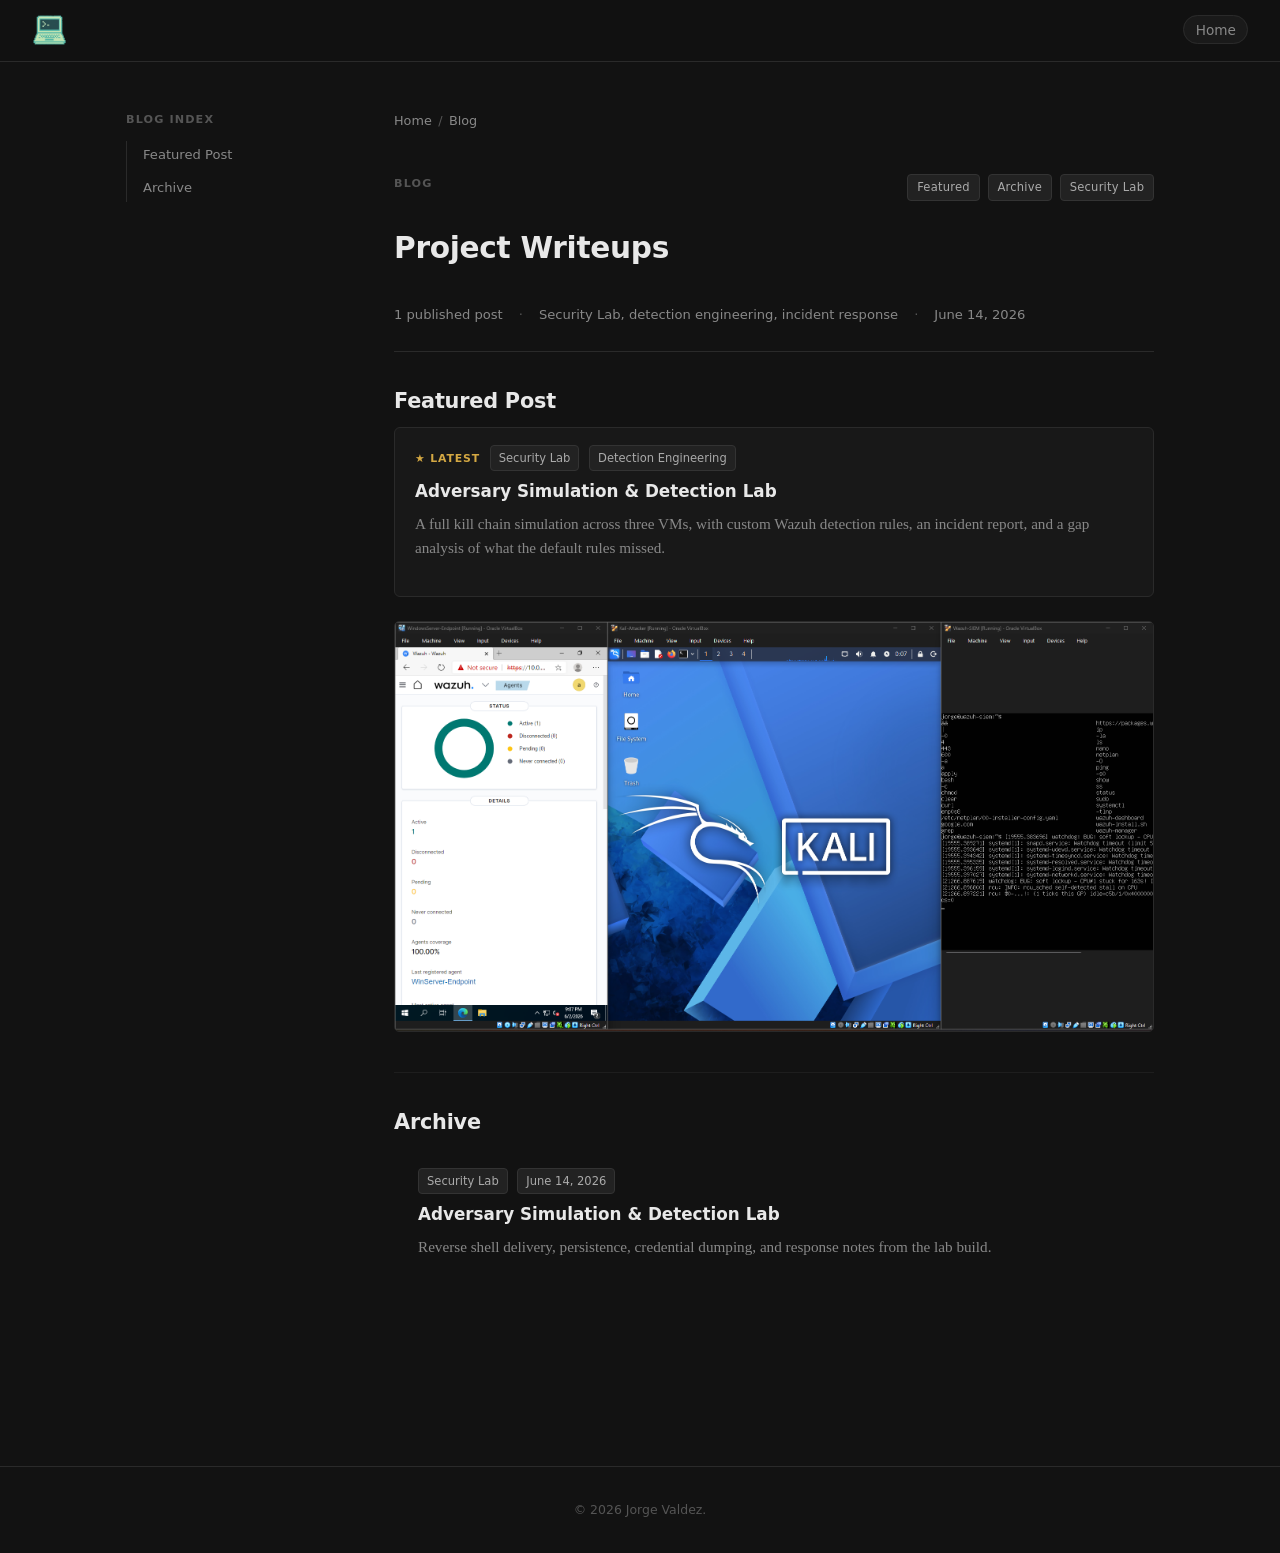
==== blog/index.html @ afc17f44 "Fixed GUI Still want to fix my main portfolio but putting it all on the same website feels like the " ====
<!doctype html>
<html lang="en">
<head>
<meta charset="UTF-8" />
<meta name="viewport" content="width=device-width, initial-scale=1.0" />
<title>Blog &middot; Jorge Valdez</title>
<meta name="description" content="Blog index for Jorge Valdez's project writeups and security lab notes." />
<link rel="stylesheet" href="../styles.css" />
</head>
<body>

<nav class="navbar">
  <a class="navbar-logo" href="../index.html" aria-label="Home">
    <img src="../logo.png" alt="Jorge Valdez" />
  </a>
  <ul class="navbar-links">
    <li><a href="../index.html">Home</a></li>
  </ul>
</nav>

<div class="page-wrapper" id="top">
  <aside class="sidebar">
    <div class="sidebar-sticky">
      <div class="sidebar-label">Blog Index</div>
      <ul class="toc">
        <li><a href="#featured">Featured Post</a></li>
        <li><a href="#archive">Archive</a></li>
      </ul>
    </div>
  </aside>

  <main class="content">
    <div class="page-head">
      <div class="breadcrumb" aria-label="Breadcrumb">
        <a href="../index.html">Home</a>
        <span class="breadcrumb-sep">/</span>
        <span>Blog</span>
      </div>

      <div class="headline">
        <div class="headline-copy">
          <p class="eyebrow">Blog</p>
          <h1 class="post-title">Project Writeups</h1>
        </div>
        <div class="headline-links">
          <a class="post-tag" href="#featured">Featured</a>
          <a class="post-tag" href="#archive">Archive</a>
          <a class="post-tag" href="../projects/security-lab/index.html">Security Lab</a>
        </div>
      </div>
    </div>

    <div class="post-meta">
      <span>1 published post</span>
      <span class="post-meta-sep">&middot;</span>
      <span>Security Lab, detection engineering, incident response</span>
      <span class="post-meta-sep">&middot;</span>
      <span>June 14, 2026</span>
    </div>

    <hr class="post-divider" />

    <section id="featured">
      <h2>Featured Post</h2>
      <a class="post-list-item is-pinned" href="../projects/security-lab/index.html">
        <div class="post-list-meta-row">
          <span class="post-list-pin">&#9733; Latest</span>
          <span class="post-list-tag">Security Lab</span>
          <span class="post-list-tag">Detection Engineering</span>
        </div>
        <div class="post-list-title">Adversary Simulation &amp; Detection Lab</div>
        <p class="post-list-snippet">
          A full kill chain simulation across three VMs, with custom Wazuh
          detection rules, an incident report, and a gap analysis of what the
          default rules missed.
        </p>
      </a>

      <figure>
        <img src="../projects/security-lab/assets/images/banner-home.png" alt="Security lab banner preview" />
      </figure>
    </section>

    <section id="archive">
      <h2>Archive</h2>
      <ul class="post-list">
        <li>
          <a class="post-list-item" href="../projects/security-lab/index.html">
            <div class="post-list-meta-row">
              <span class="post-list-tag">Security Lab</span>
              <span class="post-list-tag">June 14, 2026</span>
            </div>
            <div class="post-list-title">Adversary Simulation &amp; Detection Lab</div>
            <p class="post-list-snippet">
              Reverse shell delivery, persistence, credential dumping, and
              response notes from the lab build.
            </p>
          </a>
        </li>
      </ul>
    </section>
  </main>
</div>

<footer class="site-footer">
  <p>&copy; 2026 Jorge Valdez.</p>
</footer>

</body>
</html>
---- styles.css ----
/* ============================================================
   Blog stylesheet - inspired by allistair.sh
   Dark-first, editorial, clean. Works standalone or imported.
   ============================================================ */


/* -- Tokens -------------------------------------------------- */

:root {
    --bg: #121212;
    --bg-surface: #1a1a1a;
    --bg-elevated: #222222;
    --bg-code: #181818;
    --border: #2a2a2a;
    --border-soft: #1e1e1e;
    --text: #e8e8e8;
    --text-muted: #888888;
    --text-subtle: #555555;
    --accent: #e8e8e8;
    --callout-info: #4a90d9;
    --callout-warn: #d4a843;
    --callout-note: #888888;
    --callout-danger: #c0504a;
    --callout-success: #4a9d6e;
    --callout-info-bg: rgba(74, 144, 217, 0.06);
    --callout-warn-bg: rgba(212, 168, 67, 0.06);
    --callout-note-bg: rgba(136, 136, 136, 0.05);
    --callout-danger-bg: rgba(192, 80, 74, 0.06);
    --callout-success-bg: rgba(74, 157, 110, 0.06);
    --link: #7db8e8;
    --link-hover: #a8d0f0;
    --tag-bg: #222222;
    --tag-text: #aaaaaa;
    --tag-border: #333333;
    --sidebar-w: 220px;
    --content-w: 760px;
    --gap: 3rem;
    --font-body: Georgia, "Times New Roman", serif;
    --font-ui: system-ui, -apple-system, "Segoe UI", sans-serif;
    --font-mono: "JetBrains Mono", "Fira Code", "Cascadia Code", monospace;
    --size-base: 16px;
    --lh-body: 1.75;
}


/* -- Reset / Base ------------------------------------------- */

*,
*::before,
*::after {
    box-sizing: border-box;
    margin: 0;
    padding: 0;
}

html {
    font-size: var(--size-base);
    scroll-behavior: smooth;
}

body {
    background: var(--bg);
    color: var(--text);
    font-family: var(--font-body);
    line-height: var(--lh-body);
    -webkit-font-smoothing: antialiased;
}

a {
    color: inherit;
}


/* -- Navbar -------------------------------------------------- */

.navbar {
    display: flex;
    align-items: center;
    justify-content: space-between;
    gap: 1rem;
    padding: 0.9rem 2rem;
    border-bottom: 1px solid var(--border);
    font-family: var(--font-ui);
    font-size: 0.85rem;
    position: sticky;
    top: 0;
    background: rgba(18, 18, 18, 0.92);
    backdrop-filter: blur(8px);
    z-index: 100;
}

.navbar-logo {
    display: inline-flex;
    align-items: center;
    font-weight: 600;
    color: var(--text);
    text-decoration: none;
    letter-spacing: -0.02em;
}

.navbar-logo img {
    display: block;
    height: 32px;
    width: auto;
}

.navbar-links {
    display: flex;
    gap: 0.75rem;
    list-style: none;
    flex-wrap: wrap;
}

.navbar-links a {
    color: var(--text-muted);
    text-decoration: none;
    transition: color 0.15s, border-color 0.15s, background 0.15s;
    border: 1px solid var(--border);
    background: var(--bg-surface);
    border-radius: 999px;
    padding: 0.35rem 0.7rem;
}

.navbar-links a:hover {
    color: var(--text);
}


/* -- Page shell --------------------------------------------- */

.page-wrapper {
    display: flex;
    justify-content: center;
    gap: var(--gap);
    padding: 3rem 1.5rem;
    max-width: 1140px;
    margin: 0 auto;
}


/* -- Sidebar TOC -------------------------------------------- */

.sidebar {
    width: var(--sidebar-w);
    flex-shrink: 0;
}

.sidebar-sticky {
    position: sticky;
    top: 2rem;
}

.sidebar-label {
    font-family: var(--font-ui);
    font-size: 0.7rem;
    font-weight: 600;
    letter-spacing: 0.1em;
    text-transform: uppercase;
    color: var(--text-subtle);
    margin-bottom: 0.75rem;
}

.toc {
    list-style: none;
    border-left: 1px solid var(--border);
    padding-left: 1rem;
}

.toc li {
    margin-bottom: 0.35rem;
}

.toc a {
    font-family: var(--font-ui);
    font-size: 0.82rem;
    color: var(--text-muted);
    text-decoration: none;
    display: block;
    padding: 0.15rem 0;
    transition: color 0.15s ease;
}

.toc a:hover,
.toc a.active {
    color: var(--text);
}

.toc a.active {
    border-left: 2px solid var(--accent);
    margin-left: -1rem;
    padding-left: calc(1rem - 2px);
}


/* -- Main content ------------------------------------------- */

.content {
    width: var(--content-w);
    max-width: 100%;
    min-width: 0;
}

.page-head {
    margin-bottom: 1.5rem;
}

.headline {
    display: flex;
    justify-content: space-between;
    gap: 1.5rem;
    align-items: start;
    margin-top: 0.75rem;
    padding: 1.1rem 0 0;
}

.headline-copy {
    min-width: 0;
}

.headline-text {
    color: var(--text-muted);
    font-family: var(--font-ui);
    max-width: 52ch;
    margin-top: 0.75rem;
}

.headline-links {
    display: flex;
    gap: 0.5rem;
    flex-wrap: wrap;
    justify-content: flex-end;
}

.content section {
    padding-bottom: 1rem;
    margin-bottom: 1.5rem;
    border-bottom: 1px solid var(--border-soft);
}

.content section:last-of-type {
    border-bottom: none;
}


/* -- Header -------------------------------------------------- */

.post-banner {
    width: 100%;
    min-height: 180px;
    margin-bottom: 2rem;
}

.post-title {
    font-family: var(--font-ui);
    font-size: 1.85rem;
    font-weight: 700;
    line-height: 1.25;
    letter-spacing: -0.02em;
    color: var(--text);
    margin-bottom: 1rem;
}

.post-author {
    font-family: var(--font-ui);
    font-size: 0.82rem;
    font-weight: 500;
    color: var(--text-muted);
    margin-top: -0.35rem;
    margin-bottom: 0.8rem;
}

.post-meta {
    display: flex;
    align-items: center;
    gap: 1rem;
    flex-wrap: wrap;
    font-family: var(--font-ui);
    font-size: 0.82rem;
    color: var(--text-muted);
    margin-bottom: 1.5rem;
}

.post-meta-sep {
    color: var(--text-subtle);
}

.post-tag {
    display: inline-block;
    font-family: var(--font-ui);
    font-size: 0.72rem;
    font-weight: 500;
    color: var(--tag-text);
    background: var(--tag-bg);
    border: 1px solid var(--tag-border);
    border-radius: 4px;
    padding: 0.15rem 0.55rem;
    text-decoration: none;
    letter-spacing: 0.02em;
    transition: border-color 0.15s, color 0.15s;
}

.post-tag:hover {
    border-color: #555;
    color: var(--text);
}

.post-divider {
    border: none;
    border-top: 1px solid var(--border);
    margin: 1.5rem 0 2rem;
}


/* -- Typography --------------------------------------------- */

.content h1,
.content h2,
.content h3,
.content h4 {
    font-family: var(--font-ui);
    font-weight: 600;
    line-height: 1.3;
    color: var(--text);
    margin-top: 2.25rem;
    margin-bottom: 0.75rem;
    letter-spacing: -0.01em;
}

.content h2 {
    font-size: 1.3rem;
}

.content h3 {
    font-size: 1.1rem;
}

.content h4 {
    font-size: 1rem;
}

.content section[id] {
    scroll-margin-top: 4.5rem;
}

.content h2[id],
.content h3[id],
.content h4[id] {
    scroll-margin-top: 1.5rem;
}

.content p {
    margin-bottom: 1.1rem;
}

.content strong {
    font-weight: 600;
    color: var(--text);
}

.content em {
    font-style: italic;
}

.content ul,
.content ol {
    padding-left: 1.5rem;
    margin-bottom: 1.1rem;
}

.content li {
    margin-bottom: 0.35rem;
}

.content blockquote {
    border-left: 3px solid var(--border);
    margin: 1.5rem 0;
    padding: 0.5rem 1.25rem;
    color: var(--text-muted);
    font-style: italic;
}

.eyebrow {
    font-family: var(--font-ui);
    font-size: 0.7rem;
    font-weight: 600;
    letter-spacing: 0.1em;
    text-transform: uppercase;
    color: var(--text-subtle);
}

.content table {
    width: 100%;
    border-collapse: collapse;
    margin: 1.25rem 0 1.5rem;
    font-family: var(--font-ui);
    font-size: 0.85rem;
    border: 1px solid var(--border);
    background: var(--bg-surface);
}

.content thead th {
    text-align: left;
    font-weight: 600;
    color: var(--text);
    background: var(--bg-elevated);
    border-bottom: 1px solid var(--border);
}

.content th,
.content td {
    padding: 0.75rem 0.9rem;
    vertical-align: top;
    border-bottom: 1px solid var(--border-soft);
}

.content tbody tr:last-child th,
.content tbody tr:last-child td {
    border-bottom: none;
}

.content tbody tr:hover {
    background: rgba(255, 255, 255, 0.02);
}

@media (max-width: 700px) {
    .content table {
        display: block;
        overflow-x: auto;
        -webkit-overflow-scrolling: touch;
    }
    .content table thead,
    .content table tbody {
        display: table;
        min-width: 100%;
    }
    .content th,
    .content td {
        white-space: normal;
    }
}


/* -- Images -------------------------------------------------- */

.content img {
    max-width: 100%;
    border-radius: 5px;
    border: 1px solid var(--border);
    display: block;
    margin: 1.5rem 0 0.5rem;
}

.content figure {
    margin: 1.5rem 0;
}

.series-grid {
    display: grid;
    grid-template-columns: repeat(2, minmax(0, 1fr));
    gap: 1rem;
    margin-top: 1rem;
}

.series-card {
    display: block;
    text-decoration: none;
    color: var(--text);
    border: 1px solid var(--border);
    border-radius: 6px;
    background: var(--bg-surface);
    padding: 1rem;
}

.series-card:hover {
    border-color: #3b3b3b;
}

.series-label {
    display: block;
    font-family: var(--font-ui);
    font-size: 0.7rem;
    letter-spacing: 0.08em;
    text-transform: uppercase;
    color: var(--text-subtle);
    margin-bottom: 0.5rem;
}

.series-card strong {
    display: block;
    font-family: var(--font-ui);
    margin-bottom: 0.35rem;
}


/* -- Inline code -------------------------------------------- */

.content :not(pre)>code {
    font-family: var(--font-mono);
    font-size: 0.83em;
    background: var(--bg-elevated);
    color: #d4b896;
    border: 1px solid var(--border);
    border-radius: 3px;
    padding: 0.1em 0.35em;
}


/* -- Code blocks -------------------------------------------- */

.content pre {
    position: relative;
    background: var(--bg-code);
    border: 1px solid var(--border);
    border-radius: 6px;
    margin: 1.5rem 0;
    overflow-x: auto;
    tab-size: 2;
}

.content pre[data-filename]::before {
    content: attr(data-filename);
    display: block;
    font-family: var(--font-ui);
    font-size: 0.75rem;
    color: var(--text-muted);
    background: var(--bg-elevated);
    border-bottom: 1px solid var(--border);
    padding: 0.45rem 1rem;
    border-radius: 6px 6px 0 0;
    font-style: italic;
}

.content pre code {
    display: block;
    padding: 1.1rem 1.25rem;
    font-family: var(--font-mono);
    font-size: 0.82rem;
    line-height: 1.65;
    color: #c9c9c9;
    background: none;
    border: none;
    border-radius: 0;
    white-space: pre;
    overflow-x: auto;
    counter-reset: line;
}

.content pre code .line {
    display: block;
    counter-increment: line;
}

.content pre code .line::before {
    content: counter(line);
    display: inline-block;
    width: 2.5rem;
    padding-right: 1rem;
    color: var(--text-subtle);
    text-align: right;
    user-select: none;
    font-size: 0.75em;
}


/* -- Callouts ----------------------------------------------- */

.callout {
    border-left: 3px solid;
    border-radius: 0 5px 5px 0;
    padding: 0.85rem 1.15rem;
    margin: 1.5rem 0;
    font-family: var(--font-ui);
    font-size: 0.88rem;
    line-height: 1.6;
}

.callout-label {
    font-weight: 700;
    font-size: 0.75rem;
    letter-spacing: 0.08em;
    text-transform: uppercase;
    margin-bottom: 0.4rem;
    display: block;
}

.callout p {
    margin: 0;
}

.callout--note {
    background: var(--callout-note-bg);
    border-color: var(--callout-note);
    color: var(--text-muted);
}

.callout--note .callout-label {
    color: var(--callout-note);
}

.callout--info {
    background: var(--callout-info-bg);
    border-color: var(--callout-info);
    color: #a8c8e8;
}

.callout--info .callout-label {
    color: var(--callout-info);
}

.callout--warn,
.callout--warning {
    background: var(--callout-warn-bg);
    border-color: var(--callout-warn);
    color: #d4c080;
}

.callout--warn .callout-label,
.callout--warning .callout-label {
    color: var(--callout-warn);
}

.callout--danger,
.callout--important {
    background: var(--callout-danger-bg);
    border-color: var(--callout-danger);
    color: #e0a0a0;
}

.callout--danger .callout-label,
.callout--important .callout-label {
    color: var(--callout-danger);
}

.callout--success {
    background: var(--callout-success-bg);
    border-color: var(--callout-success);
    color: #90c8a8;
}

.callout--success .callout-label {
    color: var(--callout-success);
}


/* -- Breadcrumb --------------------------------------------- */

.breadcrumb {
    display: flex;
    align-items: center;
    gap: 0.4rem;
    font-family: var(--font-ui);
    font-size: 0.8rem;
    color: var(--text-muted);
    margin-bottom: 1.5rem;
}

.breadcrumb a {
    color: var(--text-muted);
    text-decoration: none;
}

.breadcrumb a:hover {
    color: var(--text);
}

.breadcrumb-sep {
    color: var(--text-subtle);
}


/* -- Post nav ----------------------------------------------- */

.post-nav {
    display: flex;
    justify-content: space-between;
    gap: 1rem;
    margin-top: 3rem;
    padding-top: 1.5rem;
    border-top: 1px solid var(--border);
    font-family: var(--font-ui);
    font-size: 0.82rem;
}

.post-nav a {
    color: var(--text-muted);
    text-decoration: none;
    transition: color 0.15s;
}

.post-nav a:hover {
    color: var(--text);
}

.post-nav-next {
    text-align: right;
}


/* -- Footer ----------------------------------------------- */

.site-footer {
    font-family: var(--font-ui);
    font-size: 0.78rem;
    color: var(--text-subtle);
    text-align: center;
    padding: 2rem 1.5rem;
    border-top: 1px solid var(--border);
    margin-top: 4rem;
}

.site-footer a {
    color: var(--text-muted);
    text-decoration: none;
}

.site-footer a:hover {
    color: var(--text);
}

.footer-links {
    display: flex;
    justify-content: center;
    gap: 1.25rem;
    list-style: none;
    margin-top: 0.75rem;
}


/* -- Responsive --------------------------------------------- */

@media (max-width: 900px) {
    .page-wrapper {
        padding: 2rem 1.25rem;
    }
    .sidebar {
        display: none;
    }
    .content {
        width: 100%;
    }
    .navbar {
        padding: 0.9rem 1rem;
        flex-direction: column;
        align-items: flex-start;
    }
    .headline {
        flex-direction: column;
    }
    .headline-links {
        justify-content: flex-start;
    }
    .series-grid {
        grid-template-columns: 1fr;
    }
}

@media (max-width: 600px) {
    .page-wrapper {
        padding: 1.5rem 1rem;
    }
    .post-title {
        font-size: 1.45rem;
    }
}


/* ============================================================
   Additions for the combined about-me + projects single page.
   These extend the tokens above rather than introducing new ones.
   ============================================================ */

/* Skill / interest chips, reusing the post-tag look but non-link */
.chip-row {
    display: flex;
    flex-wrap: wrap;
    gap: 0.5rem;
    margin: 1rem 0 1.5rem;
}

.chip {
    display: inline-block;
    font-family: var(--font-ui);
    font-size: 0.78rem;
    color: var(--tag-text);
    background: var(--tag-bg);
    border: 1px solid var(--tag-border);
    border-radius: 4px;
    padding: 0.3rem 0.65rem;
}

/* Project entries within the Projects section */
.project-entry {
    margin-bottom: 2rem;
    padding-bottom: 1.5rem;
    border-bottom: 1px solid var(--border-soft);
}

.project-entry:last-child {
    border-bottom: none;
    margin-bottom: 0;
    padding-bottom: 0;
}

.project-stack {
    font-family: var(--font-ui);
    font-size: 0.82rem;
    color: var(--text-subtle);
    margin-top: -0.5rem;
    margin-bottom: 0.75rem;
}

.project-links {
    display: flex;
    gap: 1rem;
    font-family: var(--font-ui);
    font-size: 0.82rem;
    margin-top: 0.5rem;
}

.project-links a {
    color: var(--link);
    text-decoration: none;
    border-bottom: 1px solid transparent;
}

.project-links a:hover {
    color: var(--link-hover);
    border-bottom-color: var(--link-hover);
}

/* Featured project (Security Lab) gets a slightly raised card */
.feature-card {
    background: var(--bg-surface);
    border: 1px solid var(--border);
    border-radius: 6px;
    padding: 1.25rem 1.5rem;
    margin: 1rem 0 1.5rem;
}

.feature-card h3 {
    margin-top: 0;
}

/* ============================================================
   Home page: blog-style post feed (pinned entry + project list)
   ============================================================ */

.post-list {
    list-style: none;
}

.post-list-item {
    display: block;
    padding: 1.25rem 0;
    border-bottom: 1px solid var(--border-soft);
    text-decoration: none;
    color: inherit;
}

.post-list-item:last-child {
    border-bottom: none;
}

.post-list-item.is-pinned {
    display: block;
    background: var(--callout-note-bg);
    border: 1px solid var(--border);
    border-radius: 6px;
    padding: 1.1rem 1.25rem;
    margin-bottom: 1.5rem;
}

.post-list-meta-row {
    display: flex;
    align-items: center;
    gap: 0.6rem;
    margin-bottom: 0.4rem;
    flex-wrap: wrap;
}

.post-list-pin {
    font-family: var(--font-ui);
    font-size: 0.68rem;
    font-weight: 700;
    letter-spacing: 0.08em;
    text-transform: uppercase;
    color: var(--callout-warn);
}

.post-list-tag {
    font-family: var(--font-ui);
    font-size: 0.72rem;
    color: var(--tag-text);
    background: var(--tag-bg);
    border: 1px solid var(--tag-border);
    border-radius: 4px;
    padding: 0.1rem 0.5rem;
}

.post-list-title {
    font-family: var(--font-ui);
    font-size: 1.05rem;
    font-weight: 600;
    color: var(--text);
    margin-bottom: 0.35rem;
    transition: color 0.15s;
}

.post-list-item:hover .post-list-title {
    color: var(--link-hover);
}

.post-list-snippet {
    font-family: var(--font-body);
    font-size: 0.95rem;
    color: var(--text-muted);
    line-height: 1.6;
}

.hero-actions {
    display: flex;
    gap: 0.5rem;
    flex-wrap: wrap;
    margin: 1rem 0 0.5rem;
}

.section-label {
    font-family: var(--font-ui);
    font-size: 0.7rem;
    font-weight: 600;
    letter-spacing: 0.1em;
    text-transform: uppercase;
    color: var(--text-subtle);
    margin: 2rem 0 0.5rem;
}

.section-label:first-child {
    margin-top: 0;
}

/* ============================================================
   Minimal blog home (allistair.sh-style): narrow single column,
   bracketed section markers, plain post list, icon footer.
   ============================================================ */

.minimal-nav {
    display: flex;
    align-items: center;
    justify-content: space-between;
    max-width: 640px;
    margin: 0 auto;
    padding: 1.5rem 1.5rem 0;
    font-family: var(--font-ui);
    font-size: 0.9rem;
}

.minimal-nav a {
    color: var(--text);
    text-decoration: none;
}

.minimal-nav-links {
    display: flex;
    gap: 1.25rem;
    list-style: none;
}

.minimal-nav-links a {
    color: var(--text-muted);
}

.minimal-nav-links a:hover {
    color: var(--text);
}

.minimal-page {
    max-width: 640px;
    margin: 0 auto;
    padding: 2.5rem 1.5rem 4rem;
    font-family: var(--font-ui);
}

.minimal-page p {
    color: var(--text-muted);
    line-height: 1.75;
    margin-bottom: 1.1rem;
}

.minimal-page p.lead {
    color: var(--text);
    font-size: 1.05rem;
}

.bracket-label {
    display: inline-block;
    font-size: 0.85rem;
    color: var(--text-subtle);
    margin: 2.5rem 0 1rem;
}

.bracket-label:first-of-type {
    margin-top: 2rem;
}

.bracket-label a {
    color: var(--text-subtle);
    text-decoration: none;
}

.bracket-label a:hover {
    color: var(--text);
}

.post-year {
    font-family: var(--font-ui);
    font-size: 0.78rem;
    color: var(--text-subtle);
    margin: 1.5rem 0 0.5rem;
}

.plain-post-list {
    list-style: none;
}

.plain-post-entry {
    padding: 0.85rem 0;
}

.plain-post-title {
    color: var(--text);
    text-decoration: none;
    font-weight: 500;
    transition: color 0.15s;
}

.plain-post-title:hover {
    color: var(--link-hover);
}

.plain-post-meta {
    display: block;
    font-size: 0.8rem;
    color: var(--text-subtle);
    margin-top: 0.2rem;
}

.minimal-footer {
    max-width: 640px;
    margin: 3rem auto 0;
    padding: 1.5rem 1.5rem 2.5rem;
    border-top: 1px solid var(--border-soft);
    font-family: var(--font-ui);
    font-size: 0.8rem;
    color: var(--text-subtle);
}

.minimal-footer-icons {
    display: flex;
    gap: 1rem;
    list-style: none;
    margin-top: 0.75rem;
}

.minimal-footer-icons a {
    display: inline-flex;
    align-items: center;
    color: var(--text-muted);
    text-decoration: none;
}

.minimal-footer-icons a:hover {
    color: var(--text);
}

.minimal-footer-icons svg {
    width: 16px;
    height: 16px;
    fill: currentColor;
}
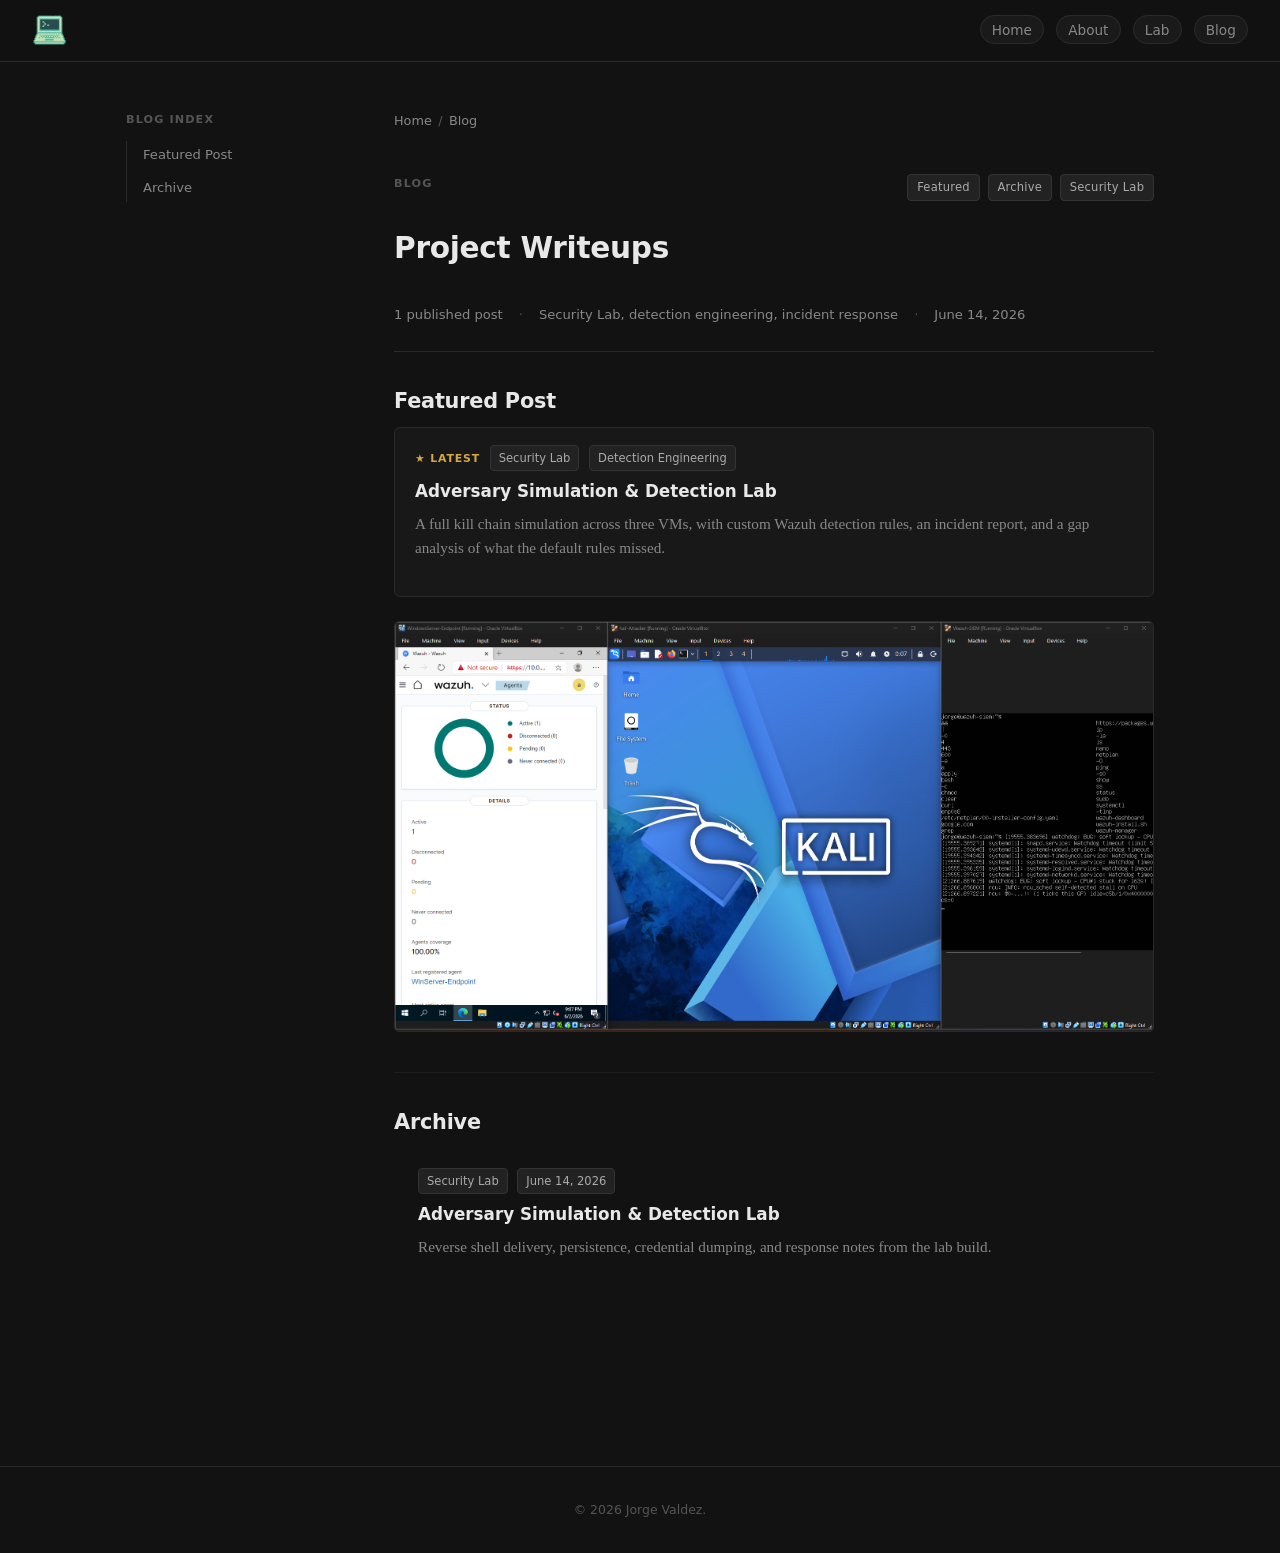
==== commit cb49af65: "Lead the portfolio with the detection lab and CTF tool Replace the home page's single latest-post fr" ====
--- a/blog/index.html
+++ b/blog/index.html
@@ -15,6 +15,9 @@
   </a>
   <ul class="navbar-links">
     <li><a href="../index.html">Home</a></li>
+    <li><a href="../about.html">About</a></li>
+    <li><a href="../projects/security-lab/index.html">Lab</a></li>
+    <li><a href="index.html">Blog</a></li>
   </ul>
 </nav>
 
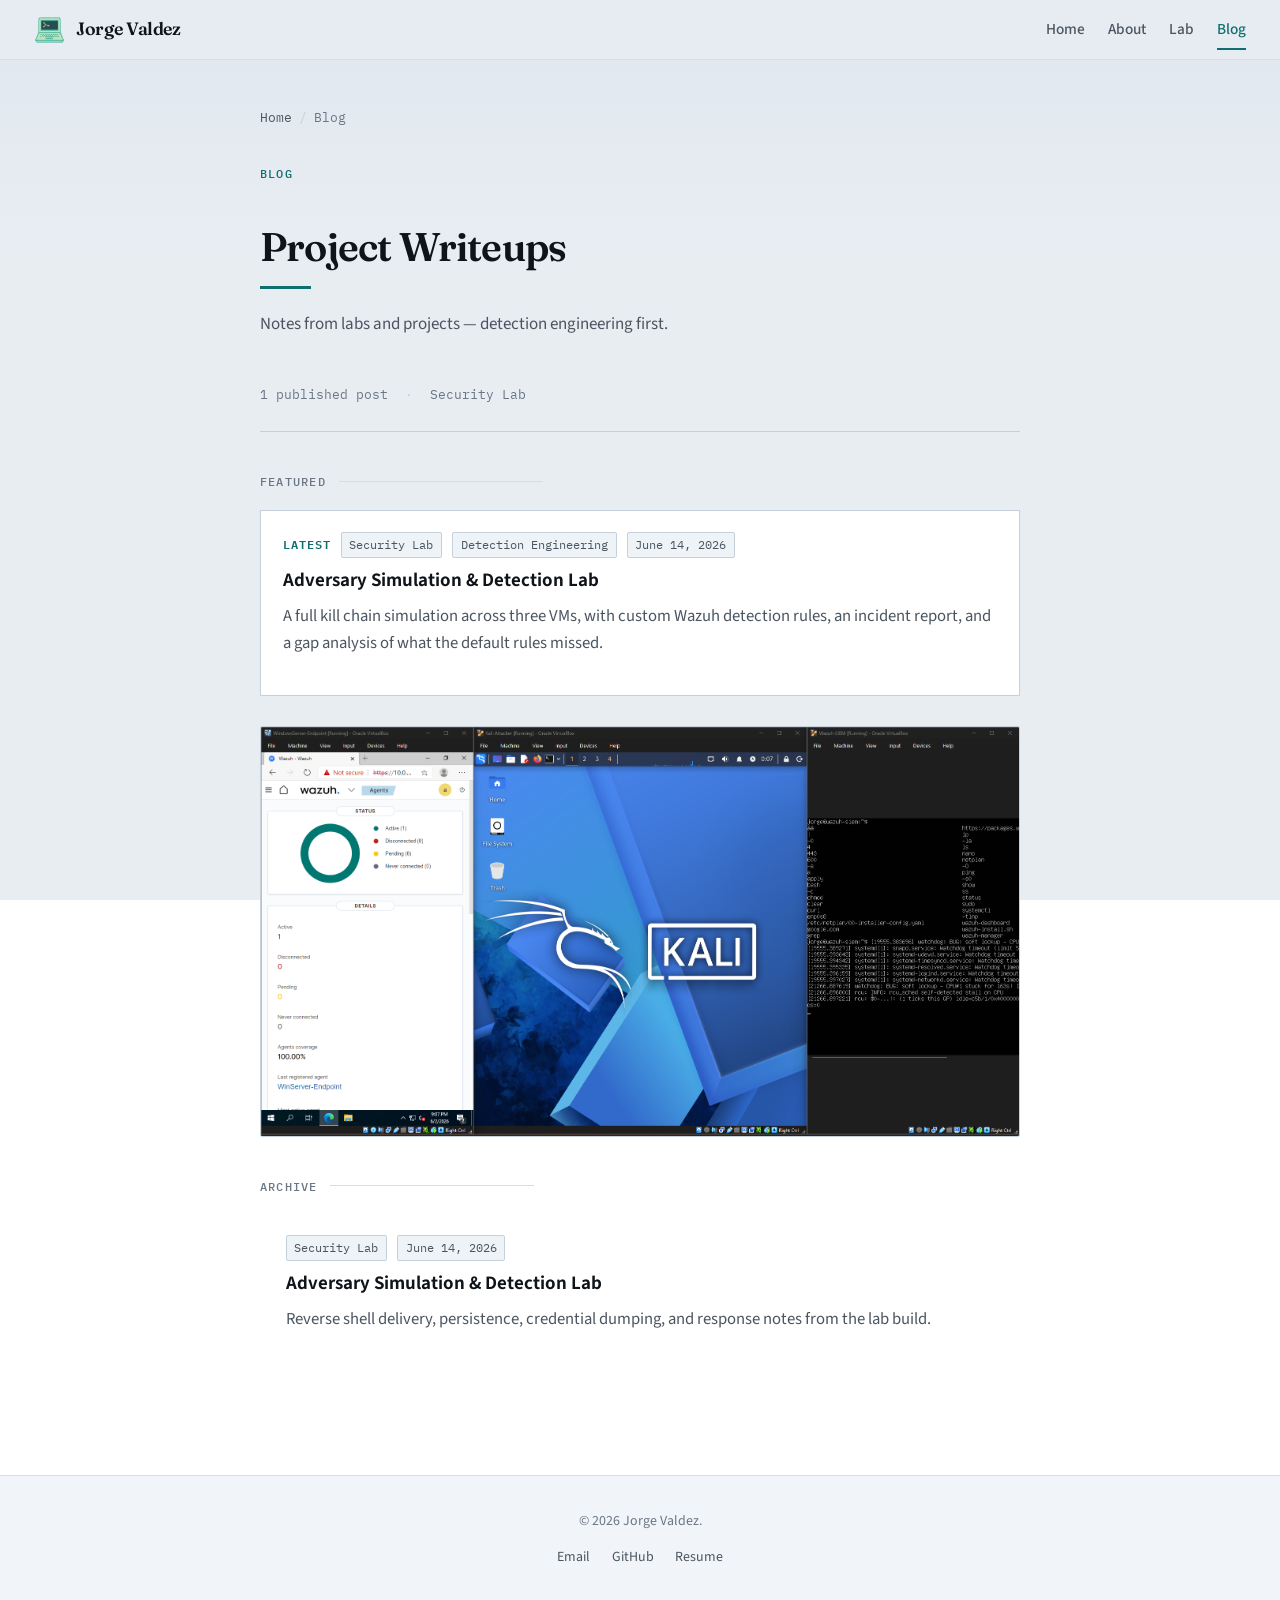
==== commit f23e3b5a: "Redesign portfolio with Signal Field theme Replace the flat dark blog shell with a shared light cool" ====
--- a/blog/index.html
+++ b/blog/index.html
@@ -3,15 +3,19 @@
 <head>
 <meta charset="UTF-8" />
 <meta name="viewport" content="width=device-width, initial-scale=1.0" />
-<title>Blog &middot; Jorge Valdez</title>
+<title>Blog · Jorge Valdez</title>
 <meta name="description" content="Blog index for Jorge Valdez's project writeups and security lab notes." />
+<link rel="preconnect" href="https://fonts.googleapis.com" />
+<link rel="preconnect" href="https://fonts.gstatic.com" crossorigin />
+<link href="https://fonts.googleapis.com/css2?family=Fraunces:opsz,wght@9..144,500;9..144,600;9..144,700&family=IBM+Plex+Mono:wght@400;500;600&family=Source+Sans+3:wght@400;500;600;700&display=swap" rel="stylesheet" />
 <link rel="stylesheet" href="../styles.css" />
 </head>
 <body>
 
 <nav class="navbar">
   <a class="navbar-logo" href="../index.html" aria-label="Home">
-    <img src="../logo.png" alt="Jorge Valdez" />
+    <img src="../logo.png" alt="" />
+    <span class="navbar-wordmark">Jorge Valdez</span>
   </a>
   <ul class="navbar-links">
     <li><a href="../index.html">Home</a></li>
@@ -22,17 +26,7 @@
 </nav>
 
 <div class="page-wrapper" id="top">
-  <aside class="sidebar">
-    <div class="sidebar-sticky">
-      <div class="sidebar-label">Blog Index</div>
-      <ul class="toc">
-        <li><a href="#featured">Featured Post</a></li>
-        <li><a href="#archive">Archive</a></li>
-      </ul>
-    </div>
-  </aside>
-
-  <main class="content">
+  <main class="content" style="width: 100%; max-width: var(--content-w); margin: 0 auto;">
     <div class="page-head">
       <div class="breadcrumb" aria-label="Breadcrumb">
         <a href="../index.html">Home</a>
@@ -43,71 +37,71 @@
       <div class="headline">
         <div class="headline-copy">
           <p class="eyebrow">Blog</p>
-          <h1 class="post-title">Project Writeups</h1>
-        </div>
-        <div class="headline-links">
-          <a class="post-tag" href="#featured">Featured</a>
-          <a class="post-tag" href="#archive">Archive</a>
-          <a class="post-tag" href="../projects/security-lab/index.html">Security Lab</a>
+          <h1 class="post-title reveal-on-load">Project Writeups</h1>
+          <span class="signal-bar" aria-hidden="true"></span>
+          <p class="headline-text">
+            Notes from labs and projects — detection engineering first.
+          </p>
         </div>
       </div>
     </div>
 
     <div class="post-meta">
       <span>1 published post</span>
-      <span class="post-meta-sep">&middot;</span>
-      <span>Security Lab, detection engineering, incident response</span>
-      <span class="post-meta-sep">&middot;</span>
-      <span>June 14, 2026</span>
+      <span class="post-meta-sep">·</span>
+      <span>Security Lab</span>
     </div>
 
     <hr class="post-divider" />
 
-    <section id="featured">
-      <h2>Featured Post</h2>
-      <a class="post-list-item is-pinned" href="../projects/security-lab/index.html">
-        <div class="post-list-meta-row">
-          <span class="post-list-pin">&#9733; Latest</span>
-          <span class="post-list-tag">Security Lab</span>
-          <span class="post-list-tag">Detection Engineering</span>
-        </div>
-        <div class="post-list-title">Adversary Simulation &amp; Detection Lab</div>
-        <p class="post-list-snippet">
-          A full kill chain simulation across three VMs, with custom Wazuh
-          detection rules, an incident report, and a gap analysis of what the
-          default rules missed.
-        </p>
-      </a>
+    <p class="section-label">Featured</p>
+    <a class="post-list-item is-featured" href="../projects/security-lab/index.html">
+      <div class="post-list-meta-row">
+        <span class="post-list-pin">Latest</span>
+        <span class="post-list-tag">Security Lab</span>
+        <span class="post-list-tag">Detection Engineering</span>
+        <span class="post-list-tag">June 14, 2026</span>
+      </div>
+      <div class="post-list-title">Adversary Simulation &amp; Detection Lab</div>
+      <p class="post-list-snippet">
+        A full kill chain simulation across three VMs, with custom Wazuh
+        detection rules, an incident report, and a gap analysis of what the
+        default rules missed.
+      </p>
+    </a>
 
-      <figure>
-        <img src="../projects/security-lab/assets/images/banner-home.png" alt="Security lab banner preview" />
-      </figure>
-    </section>
+    <figure>
+      <img src="../projects/security-lab/assets/images/banner-home.png" alt="Security lab banner preview" />
+    </figure>
 
-    <section id="archive">
-      <h2>Archive</h2>
-      <ul class="post-list">
-        <li>
-          <a class="post-list-item" href="../projects/security-lab/index.html">
-            <div class="post-list-meta-row">
-              <span class="post-list-tag">Security Lab</span>
-              <span class="post-list-tag">June 14, 2026</span>
-            </div>
-            <div class="post-list-title">Adversary Simulation &amp; Detection Lab</div>
-            <p class="post-list-snippet">
-              Reverse shell delivery, persistence, credential dumping, and
-              response notes from the lab build.
-            </p>
-          </a>
-        </li>
-      </ul>
-    </section>
+    <p class="section-label">Archive</p>
+    <ul class="post-list">
+      <li>
+        <a class="post-list-item" href="../projects/security-lab/index.html">
+          <div class="post-list-meta-row">
+            <span class="post-list-tag">Security Lab</span>
+            <span class="post-list-tag">June 14, 2026</span>
+          </div>
+          <div class="post-list-title">Adversary Simulation &amp; Detection Lab</div>
+          <p class="post-list-snippet">
+            Reverse shell delivery, persistence, credential dumping, and
+            response notes from the lab build.
+          </p>
+        </a>
+      </li>
+    </ul>
   </main>
 </div>
 
 <footer class="site-footer">
   <p>&copy; 2026 Jorge Valdez.</p>
+  <ul class="footer-links">
+    <li><a href="mailto:valdezjorge841@gmail.com">Email</a></li>
+    <li><a href="https://github.com/jorgevaldezzz" target="_blank" rel="noreferrer">GitHub</a></li>
+    <li><a href="../resume.png" download>Resume</a></li>
+  </ul>
 </footer>
 
+<script src="../scripts.js"></script>
 </body>
 </html>
--- a/styles.css
+++ b/styles.css
@@ -1,1079 +1,1297 @@
 /* ============================================================
-   Blog stylesheet - inspired by allistair.sh
-   Dark-first, editorial, clean. Works standalone or imported.
+   Signal Field — portfolio design system
+   Cool light field, teal signal accent, Fraunces + Source Sans 3
    ============================================================ */
 
-
-/* -- Tokens -------------------------------------------------- */
-
 :root {
-    --bg: #121212;
-    --bg-surface: #1a1a1a;
-    --bg-elevated: #222222;
-    --bg-code: #181818;
-    --border: #2a2a2a;
-    --border-soft: #1e1e1e;
-    --text: #e8e8e8;
-    --text-muted: #888888;
-    --text-subtle: #555555;
-    --accent: #e8e8e8;
-    --callout-info: #4a90d9;
-    --callout-warn: #d4a843;
-    --callout-note: #888888;
-    --callout-danger: #c0504a;
-    --callout-success: #4a9d6e;
-    --callout-info-bg: rgba(74, 144, 217, 0.06);
-    --callout-warn-bg: rgba(212, 168, 67, 0.06);
-    --callout-note-bg: rgba(136, 136, 136, 0.05);
-    --callout-danger-bg: rgba(192, 80, 74, 0.06);
-    --callout-success-bg: rgba(74, 157, 110, 0.06);
-    --link: #7db8e8;
-    --link-hover: #a8d0f0;
-    --tag-bg: #222222;
-    --tag-text: #aaaaaa;
-    --tag-border: #333333;
-    --sidebar-w: 220px;
-    --content-w: 760px;
-    --gap: 3rem;
-    --font-body: Georgia, "Times New Roman", serif;
-    --font-ui: system-ui, -apple-system, "Segoe UI", sans-serif;
-    --font-mono: "JetBrains Mono", "Fira Code", "Cascadia Code", monospace;
-    --size-base: 16px;
-    --lh-body: 1.75;
-}
-
-
-/* -- Reset / Base ------------------------------------------- */
+  --bg: #e8edf2;
+  --bg-wash: #dfe7ef;
+  --bg-surface: #f4f7fa;
+  --bg-elevated: #ffffff;
+  --bg-code: #0e1419;
+  --border: #c5d0db;
+  --border-soft: #d5dee8;
+  --text: #0e1419;
+  --text-muted: #4a5560;
+  --text-subtle: #6b7785;
+  --accent: #0f6e6e;
+  --accent-hover: #0b5757;
+  --accent-soft: rgba(15, 110, 110, 0.1);
+  --callout-info: #2a6f9e;
+  --callout-warn: #9a6b1f;
+  --callout-note: #6b7785;
+  --callout-danger: #a03a35;
+  --callout-success: #2f7a52;
+  --callout-info-bg: rgba(42, 111, 158, 0.08);
+  --callout-warn-bg: rgba(154, 107, 31, 0.08);
+  --callout-note-bg: rgba(107, 119, 133, 0.08);
+  --callout-danger-bg: rgba(160, 58, 53, 0.08);
+  --callout-success-bg: rgba(47, 122, 82, 0.08);
+  --link: #0f6e6e;
+  --link-hover: #0b5757;
+  --tag-bg: #eef3f7;
+  --tag-text: #4a5560;
+  --tag-border: #c5d0db;
+  --sidebar-w: 220px;
+  --content-w: 760px;
+  --gap: 3rem;
+  --font-display: "Fraunces", Georgia, "Times New Roman", serif;
+  --font-body: "Source Sans 3", "Segoe UI", sans-serif;
+  --font-ui: "Source Sans 3", "Segoe UI", sans-serif;
+  --font-mono: "IBM Plex Mono", "Cascadia Code", ui-monospace, monospace;
+  --size-base: 17px;
+  --lh-body: 1.7;
+  --motion: 0.45s;
+  --motion-fast: 0.18s;
+  --nav-h: 3.5rem;
+  --grid-line: rgba(15, 110, 110, 0.07);
+}
 
 *,
 *::before,
 *::after {
-    box-sizing: border-box;
-    margin: 0;
-    padding: 0;
+  box-sizing: border-box;
+  margin: 0;
+  padding: 0;
 }
 
 html {
-    font-size: var(--size-base);
-    scroll-behavior: smooth;
+  font-size: var(--size-base);
+  scroll-behavior: smooth;
 }
 
 body {
-    background: var(--bg);
-    color: var(--text);
-    font-family: var(--font-body);
-    line-height: var(--lh-body);
-    -webkit-font-smoothing: antialiased;
+  background:
+    linear-gradient(180deg, var(--bg-wash) 0%, var(--bg) 28%, var(--bg) 100%);
+  background-attachment: fixed;
+  color: var(--text);
+  font-family: var(--font-body);
+  line-height: var(--lh-body);
+  -webkit-font-smoothing: antialiased;
+  min-height: 100vh;
+  overflow-x: clip;
 }
 
 a {
-    color: inherit;
-}
-
-
-/* -- Navbar -------------------------------------------------- */
+  color: inherit;
+}
+
+:focus-visible {
+  outline: 2px solid var(--accent);
+  outline-offset: 3px;
+}
+
+/* -- Fonts head snippet (pages load Google Fonts) --------------- */
+
+.font-display {
+  font-family: var(--font-display);
+}
+
+/* -- Navbar ---------------------------------------------------- */
 
 .navbar {
-    display: flex;
-    align-items: center;
-    justify-content: space-between;
-    gap: 1rem;
-    padding: 0.9rem 2rem;
-    border-bottom: 1px solid var(--border);
-    font-family: var(--font-ui);
-    font-size: 0.85rem;
-    position: sticky;
-    top: 0;
-    background: rgba(18, 18, 18, 0.92);
-    backdrop-filter: blur(8px);
-    z-index: 100;
+  display: flex;
+  align-items: center;
+  justify-content: space-between;
+  gap: 1rem;
+  flex-wrap: wrap;
+  padding: 0.85rem 2rem;
+  border-bottom: 1px solid var(--border-soft);
+  font-family: var(--font-ui);
+  font-size: 0.9rem;
+  position: sticky;
+  top: 0;
+  background: rgba(232, 237, 242, 0.9);
+  backdrop-filter: blur(10px);
+  z-index: 100;
+}
+
+.navbar-end {
+  display: flex;
+  align-items: center;
+  gap: 0.5rem 1rem;
+  flex-wrap: wrap;
 }
 
 .navbar-logo {
-    display: inline-flex;
-    align-items: center;
-    font-weight: 600;
-    color: var(--text);
-    text-decoration: none;
-    letter-spacing: -0.02em;
+  display: inline-flex;
+  align-items: center;
+  gap: 0.65rem;
+  font-family: var(--font-display);
+  font-weight: 600;
+  font-size: 1.05rem;
+  color: var(--text);
+  text-decoration: none;
+  letter-spacing: -0.02em;
 }
 
 .navbar-logo img {
-    display: block;
-    height: 32px;
-    width: auto;
+  display: block;
+  height: 28px;
+  width: auto;
+}
+
+.navbar-wordmark {
+  display: none;
+}
+
+@media (min-width: 520px) {
+  .navbar-wordmark {
+    display: inline;
+  }
 }
 
 .navbar-links {
-    display: flex;
-    gap: 0.75rem;
-    list-style: none;
-    flex-wrap: wrap;
+  display: flex;
+  gap: 0.15rem 1.35rem;
+  list-style: none;
+  flex-wrap: wrap;
+  align-items: center;
 }
 
 .navbar-links a {
-    color: var(--text-muted);
-    text-decoration: none;
-    transition: color 0.15s, border-color 0.15s, background 0.15s;
-    border: 1px solid var(--border);
-    background: var(--bg-surface);
-    border-radius: 999px;
-    padding: 0.35rem 0.7rem;
+  color: var(--text-muted);
+  text-decoration: none;
+  transition: color var(--motion-fast);
+  font-weight: 500;
+  border: none;
+  background: none;
+  border-radius: 0;
+  padding: 0.2rem 0;
+  position: relative;
 }
 
 .navbar-links a:hover {
-    color: var(--text);
-}
-
-
-/* -- Page shell --------------------------------------------- */
+  color: var(--text);
+}
+
+.navbar-links a.is-active,
+.navbar-links a[aria-current="page"] {
+  color: var(--accent);
+}
+
+.navbar-links a.is-active::after,
+.navbar-links a[aria-current="page"]::after {
+  content: "";
+  position: absolute;
+  left: 0;
+  right: 0;
+  bottom: -0.35rem;
+  height: 2px;
+  background: var(--accent);
+}
+
+.navbar-lab-links {
+  display: flex;
+  gap: 0.75rem;
+  list-style: none;
+  margin-left: 0.5rem;
+  padding-left: 1rem;
+  border-left: 1px solid var(--border);
+}
+
+.navbar-lab-links a {
+  font-family: var(--font-mono);
+  font-size: 0.75rem;
+  color: var(--text-subtle);
+  text-decoration: none;
+}
+
+.navbar-lab-links a:hover {
+  color: var(--accent);
+}
+
+/* -- Page shell ------------------------------------------------ */
 
 .page-wrapper {
-    display: flex;
-    justify-content: center;
-    gap: var(--gap);
-    padding: 3rem 1.5rem;
-    max-width: 1140px;
-    margin: 0 auto;
-}
-
-
-/* -- Sidebar TOC -------------------------------------------- */
+  display: flex;
+  justify-content: center;
+  gap: var(--gap);
+  padding: 2.75rem 1.5rem 1rem;
+  max-width: 1140px;
+  margin: 0 auto;
+}
+
+/* -- Sidebar TOC ----------------------------------------------- */
 
 .sidebar {
-    width: var(--sidebar-w);
-    flex-shrink: 0;
+  width: var(--sidebar-w);
+  flex-shrink: 0;
 }
 
 .sidebar-sticky {
-    position: sticky;
-    top: 2rem;
+  position: sticky;
+  top: calc(var(--nav-h) + 1rem);
 }
 
 .sidebar-label {
-    font-family: var(--font-ui);
-    font-size: 0.7rem;
-    font-weight: 600;
-    letter-spacing: 0.1em;
-    text-transform: uppercase;
-    color: var(--text-subtle);
-    margin-bottom: 0.75rem;
+  font-family: var(--font-mono);
+  font-size: 0.68rem;
+  font-weight: 500;
+  letter-spacing: 0.08em;
+  text-transform: uppercase;
+  color: var(--text-subtle);
+  margin-bottom: 0.75rem;
 }
 
 .toc {
-    list-style: none;
-    border-left: 1px solid var(--border);
-    padding-left: 1rem;
+  list-style: none;
+  border-left: 1px solid var(--border);
+  padding-left: 1rem;
 }
 
 .toc li {
-    margin-bottom: 0.35rem;
+  margin-bottom: 0.35rem;
 }
 
 .toc a {
-    font-family: var(--font-ui);
-    font-size: 0.82rem;
-    color: var(--text-muted);
-    text-decoration: none;
-    display: block;
-    padding: 0.15rem 0;
-    transition: color 0.15s ease;
+  font-family: var(--font-ui);
+  font-size: 0.84rem;
+  color: var(--text-muted);
+  text-decoration: none;
+  display: block;
+  padding: 0.15rem 0;
+  transition: color var(--motion-fast);
 }
 
 .toc a:hover,
 .toc a.active {
-    color: var(--text);
+  color: var(--text);
 }
 
 .toc a.active {
-    border-left: 2px solid var(--accent);
-    margin-left: -1rem;
-    padding-left: calc(1rem - 2px);
-}
-
-
-/* -- Main content ------------------------------------------- */
+  color: var(--accent);
+  border-left: 2px solid var(--accent);
+  margin-left: -1rem;
+  padding-left: calc(1rem - 2px);
+  transition: border-color var(--motion-fast), color var(--motion-fast);
+}
+
+/* Mobile TOC drawer */
+
+.toc-mobile {
+  display: none;
+  margin-bottom: 1.5rem;
+  font-family: var(--font-ui);
+}
+
+.toc-mobile summary {
+  cursor: pointer;
+  font-size: 0.85rem;
+  font-weight: 600;
+  color: var(--accent);
+  list-style: none;
+  padding: 0.65rem 0.85rem;
+  border: 1px solid var(--border);
+  background: var(--bg-surface);
+}
+
+.toc-mobile summary::-webkit-details-marker {
+  display: none;
+}
+
+.toc-mobile .toc {
+  margin-top: 0.5rem;
+  padding: 0.5rem 0.85rem 0.75rem;
+  border: 1px solid var(--border-soft);
+  border-top: none;
+  background: var(--bg-elevated);
+}
+
+/* -- Main content ---------------------------------------------- */
 
 .content {
-    width: var(--content-w);
-    max-width: 100%;
-    min-width: 0;
+  width: var(--content-w);
+  max-width: 100%;
+  min-width: 0;
 }
 
 .page-head {
-    margin-bottom: 1.5rem;
+  margin-bottom: 1.5rem;
 }
 
 .headline {
-    display: flex;
-    justify-content: space-between;
-    gap: 1.5rem;
-    align-items: start;
-    margin-top: 0.75rem;
-    padding: 1.1rem 0 0;
+  display: flex;
+  justify-content: space-between;
+  gap: 1.5rem;
+  align-items: start;
+  margin-top: 0.75rem;
+  padding: 0.5rem 0 0;
 }
 
 .headline-copy {
-    min-width: 0;
+  min-width: 0;
 }
 
 .headline-text {
-    color: var(--text-muted);
-    font-family: var(--font-ui);
-    max-width: 52ch;
-    margin-top: 0.75rem;
+  color: var(--text-muted);
+  font-family: var(--font-ui);
+  max-width: 52ch;
+  margin-top: 0.75rem;
 }
 
 .headline-links {
-    display: flex;
-    gap: 0.5rem;
-    flex-wrap: wrap;
-    justify-content: flex-end;
+  display: flex;
+  gap: 0.5rem;
+  flex-wrap: wrap;
+  justify-content: flex-end;
 }
 
 .content section {
-    padding-bottom: 1rem;
-    margin-bottom: 1.5rem;
-    border-bottom: 1px solid var(--border-soft);
+  padding-bottom: 1rem;
+  margin-bottom: 1.5rem;
+  border-bottom: 1px solid var(--border-soft);
 }
 
 .content section:last-of-type {
-    border-bottom: none;
-}
-
-
-/* -- Header -------------------------------------------------- */
-
-.post-banner {
-    width: 100%;
-    min-height: 180px;
-    margin-bottom: 2rem;
-}
+  border-bottom: none;
+}
+
+/* -- Buttons --------------------------------------------------- */
+
+.btn-primary,
+.btn-ghost {
+  display: inline-flex;
+  align-items: center;
+  justify-content: center;
+  font-family: var(--font-ui);
+  font-size: 0.9rem;
+  font-weight: 600;
+  text-decoration: none;
+  padding: 0.55rem 1.1rem;
+  transition:
+    background var(--motion-fast),
+    color var(--motion-fast),
+    border-color var(--motion-fast),
+    transform var(--motion-fast);
+}
+
+.btn-primary {
+  background: var(--accent);
+  color: #f5faf9;
+  border: 1px solid var(--accent);
+}
+
+.btn-primary:hover {
+  background: var(--accent-hover);
+  border-color: var(--accent-hover);
+  color: #fff;
+}
+
+.btn-ghost {
+  background: transparent;
+  color: var(--text);
+  border: 1px solid var(--border);
+}
+
+.btn-ghost:hover {
+  border-color: var(--accent);
+  color: var(--accent);
+}
+
+.hero-actions {
+  display: flex;
+  gap: 0.65rem;
+  flex-wrap: wrap;
+  align-items: center;
+  margin: 1.25rem 0 0.5rem;
+}
+
+.hero-actions .text-link {
+  font-family: var(--font-ui);
+  font-size: 0.9rem;
+  font-weight: 500;
+  color: var(--text-muted);
+  text-decoration: none;
+  border-bottom: 1px solid transparent;
+  padding: 0.35rem 0.15rem;
+  transition: color var(--motion-fast), border-color var(--motion-fast);
+}
+
+.hero-actions .text-link:hover {
+  color: var(--accent);
+  border-bottom-color: var(--accent);
+}
+
+/* -- Header / typography --------------------------------------- */
 
 .post-title {
-    font-family: var(--font-ui);
-    font-size: 1.85rem;
-    font-weight: 700;
-    line-height: 1.25;
-    letter-spacing: -0.02em;
-    color: var(--text);
-    margin-bottom: 1rem;
+  font-family: var(--font-display);
+  font-size: 2.35rem;
+  font-weight: 600;
+  line-height: 1.15;
+  letter-spacing: -0.03em;
+  color: var(--text);
+  margin-bottom: 0.65rem;
 }
 
 .post-author {
-    font-family: var(--font-ui);
-    font-size: 0.82rem;
-    font-weight: 500;
-    color: var(--text-muted);
-    margin-top: -0.35rem;
-    margin-bottom: 0.8rem;
+  font-family: var(--font-ui);
+  font-size: 0.92rem;
+  font-weight: 500;
+  color: var(--text-muted);
+  margin-top: -0.15rem;
+  margin-bottom: 0.5rem;
 }
 
 .post-meta {
-    display: flex;
-    align-items: center;
-    gap: 1rem;
-    flex-wrap: wrap;
-    font-family: var(--font-ui);
-    font-size: 0.82rem;
-    color: var(--text-muted);
-    margin-bottom: 1.5rem;
+  display: flex;
+  align-items: center;
+  gap: 1rem;
+  flex-wrap: wrap;
+  font-family: var(--font-mono);
+  font-size: 0.78rem;
+  color: var(--text-subtle);
+  margin-bottom: 1.5rem;
 }
 
 .post-meta-sep {
-    color: var(--text-subtle);
+  color: var(--border);
 }
 
 .post-tag {
-    display: inline-block;
-    font-family: var(--font-ui);
-    font-size: 0.72rem;
-    font-weight: 500;
-    color: var(--tag-text);
-    background: var(--tag-bg);
-    border: 1px solid var(--tag-border);
-    border-radius: 4px;
-    padding: 0.15rem 0.55rem;
-    text-decoration: none;
-    letter-spacing: 0.02em;
-    transition: border-color 0.15s, color 0.15s;
+  display: inline-block;
+  font-family: var(--font-mono);
+  font-size: 0.72rem;
+  font-weight: 500;
+  color: var(--tag-text);
+  background: var(--tag-bg);
+  border: 1px solid var(--tag-border);
+  border-radius: 2px;
+  padding: 0.2rem 0.55rem;
+  text-decoration: none;
+  letter-spacing: 0.02em;
+  transition: border-color var(--motion-fast), color var(--motion-fast);
 }
 
 .post-tag:hover {
-    border-color: #555;
-    color: var(--text);
+  border-color: var(--accent);
+  color: var(--accent);
 }
 
 .post-divider {
-    border: none;
-    border-top: 1px solid var(--border);
-    margin: 1.5rem 0 2rem;
-}
-
-
-/* -- Typography --------------------------------------------- */
+  border: none;
+  border-top: 1px solid var(--border);
+  margin: 1.5rem 0 2rem;
+}
 
 .content h1,
 .content h2,
 .content h3,
 .content h4 {
-    font-family: var(--font-ui);
-    font-weight: 600;
-    line-height: 1.3;
-    color: var(--text);
-    margin-top: 2.25rem;
-    margin-bottom: 0.75rem;
-    letter-spacing: -0.01em;
+  font-family: var(--font-display);
+  font-weight: 600;
+  line-height: 1.25;
+  color: var(--text);
+  margin-top: 2.25rem;
+  margin-bottom: 0.75rem;
+  letter-spacing: -0.02em;
 }
 
 .content h2 {
-    font-size: 1.3rem;
+  font-size: 1.45rem;
 }
 
 .content h3 {
-    font-size: 1.1rem;
+  font-family: var(--font-ui);
+  font-size: 1.05rem;
+  letter-spacing: -0.01em;
 }
 
 .content h4 {
-    font-size: 1rem;
+  font-family: var(--font-ui);
+  font-size: 0.98rem;
 }
 
 .content section[id] {
-    scroll-margin-top: 4.5rem;
+  scroll-margin-top: 4.5rem;
 }
 
 .content h2[id],
 .content h3[id],
 .content h4[id] {
-    scroll-margin-top: 1.5rem;
+  scroll-margin-top: 1.5rem;
 }
 
 .content p {
-    margin-bottom: 1.1rem;
+  margin-bottom: 1.1rem;
 }
 
 .content strong {
-    font-weight: 600;
-    color: var(--text);
+  font-weight: 600;
+  color: var(--text);
 }
 
 .content em {
-    font-style: italic;
+  font-style: italic;
 }
 
 .content ul,
 .content ol {
-    padding-left: 1.5rem;
-    margin-bottom: 1.1rem;
+  padding-left: 1.5rem;
+  margin-bottom: 1.1rem;
 }
 
 .content li {
-    margin-bottom: 0.35rem;
+  margin-bottom: 0.35rem;
 }
 
 .content blockquote {
-    border-left: 3px solid var(--border);
-    margin: 1.5rem 0;
-    padding: 0.5rem 1.25rem;
-    color: var(--text-muted);
-    font-style: italic;
+  border-left: 3px solid var(--accent);
+  margin: 1.5rem 0;
+  padding: 0.5rem 1.25rem;
+  color: var(--text-muted);
+  font-style: italic;
 }
 
 .eyebrow {
-    font-family: var(--font-ui);
-    font-size: 0.7rem;
-    font-weight: 600;
-    letter-spacing: 0.1em;
-    text-transform: uppercase;
-    color: var(--text-subtle);
+  font-family: var(--font-mono);
+  font-size: 0.72rem;
+  font-weight: 500;
+  letter-spacing: 0.1em;
+  text-transform: uppercase;
+  color: var(--accent);
+  margin-bottom: 0.35rem;
+}
+
+.section-label {
+  font-family: var(--font-mono);
+  font-size: 0.72rem;
+  font-weight: 500;
+  letter-spacing: 0.1em;
+  text-transform: uppercase;
+  color: var(--text-subtle);
+  margin: 2.25rem 0 0.85rem;
+  display: flex;
+  align-items: center;
+  gap: 0.75rem;
+}
+
+.section-label::after {
+  content: "";
+  flex: 1;
+  height: 1px;
+  background: var(--border-soft);
+  max-width: 12rem;
+}
+
+.signal-bar {
+  display: block;
+  width: 3rem;
+  height: 3px;
+  background: var(--accent);
+  margin: 0.85rem 0 1.25rem;
+  transform-origin: left center;
+  animation: signal-draw var(--motion) ease-out both;
 }
 
 .content table {
-    width: 100%;
-    border-collapse: collapse;
-    margin: 1.25rem 0 1.5rem;
-    font-family: var(--font-ui);
-    font-size: 0.85rem;
-    border: 1px solid var(--border);
-    background: var(--bg-surface);
+  width: 100%;
+  border-collapse: collapse;
+  margin: 1.25rem 0 1.5rem;
+  font-family: var(--font-ui);
+  font-size: 0.88rem;
+  border: 1px solid var(--border);
+  background: var(--bg-elevated);
 }
 
 .content thead th {
-    text-align: left;
-    font-weight: 600;
-    color: var(--text);
-    background: var(--bg-elevated);
-    border-bottom: 1px solid var(--border);
+  text-align: left;
+  font-weight: 600;
+  color: var(--text);
+  background: var(--bg-surface);
+  border-bottom: 1px solid var(--border);
 }
 
 .content th,
 .content td {
-    padding: 0.75rem 0.9rem;
-    vertical-align: top;
-    border-bottom: 1px solid var(--border-soft);
+  padding: 0.75rem 0.9rem;
+  vertical-align: top;
+  border-bottom: 1px solid var(--border-soft);
 }
 
 .content tbody tr:last-child th,
 .content tbody tr:last-child td {
-    border-bottom: none;
+  border-bottom: none;
 }
 
 .content tbody tr:hover {
-    background: rgba(255, 255, 255, 0.02);
+  background: var(--accent-soft);
 }
 
 @media (max-width: 700px) {
-    .content table {
-        display: block;
-        overflow-x: auto;
-        -webkit-overflow-scrolling: touch;
-    }
-    .content table thead,
-    .content table tbody {
-        display: table;
-        min-width: 100%;
-    }
-    .content th,
-    .content td {
-        white-space: normal;
-    }
-}
-
-
-/* -- Images -------------------------------------------------- */
+  .content table {
+    display: block;
+    overflow-x: auto;
+    -webkit-overflow-scrolling: touch;
+  }
+
+  .content table thead,
+  .content table tbody {
+    display: table;
+    min-width: 100%;
+  }
+
+  .content th,
+  .content td {
+    white-space: normal;
+  }
+}
+
+/* -- Images ---------------------------------------------------- */
 
 .content img {
-    max-width: 100%;
-    border-radius: 5px;
-    border: 1px solid var(--border);
-    display: block;
-    margin: 1.5rem 0 0.5rem;
+  max-width: 100%;
+  border-radius: 2px;
+  border: 1px solid var(--border);
+  display: block;
+  margin: 1.5rem 0 0.5rem;
 }
 
 .content figure {
-    margin: 1.5rem 0;
+  margin: 1.75rem 0;
+}
+
+.content figcaption {
+  font-family: var(--font-mono);
+  font-size: 0.75rem;
+  color: var(--text-subtle);
+  margin-top: 0.4rem;
 }
 
 .series-grid {
-    display: grid;
-    grid-template-columns: repeat(2, minmax(0, 1fr));
-    gap: 1rem;
-    margin-top: 1rem;
+  display: grid;
+  grid-template-columns: repeat(2, minmax(0, 1fr));
+  gap: 1rem;
+  margin-top: 1rem;
 }
 
 .series-card {
-    display: block;
-    text-decoration: none;
-    color: var(--text);
-    border: 1px solid var(--border);
-    border-radius: 6px;
-    background: var(--bg-surface);
-    padding: 1rem;
+  display: block;
+  text-decoration: none;
+  color: var(--text);
+  border: 1px solid var(--border);
+  border-radius: 2px;
+  background: var(--bg-elevated);
+  padding: 1rem 1.1rem;
+  transition: border-color var(--motion-fast), box-shadow var(--motion-fast);
 }
 
 .series-card:hover {
-    border-color: #3b3b3b;
+  border-color: var(--accent);
+  box-shadow: 0 0 0 1px var(--accent-soft);
 }
 
 .series-label {
-    display: block;
-    font-family: var(--font-ui);
-    font-size: 0.7rem;
-    letter-spacing: 0.08em;
-    text-transform: uppercase;
-    color: var(--text-subtle);
-    margin-bottom: 0.5rem;
+  display: block;
+  font-family: var(--font-mono);
+  font-size: 0.7rem;
+  letter-spacing: 0.08em;
+  text-transform: uppercase;
+  color: var(--accent);
+  margin-bottom: 0.5rem;
 }
 
 .series-card strong {
-    display: block;
-    font-family: var(--font-ui);
-    margin-bottom: 0.35rem;
-}
-
-
-/* -- Inline code -------------------------------------------- */
-
-.content :not(pre)>code {
-    font-family: var(--font-mono);
-    font-size: 0.83em;
-    background: var(--bg-elevated);
-    color: #d4b896;
-    border: 1px solid var(--border);
-    border-radius: 3px;
-    padding: 0.1em 0.35em;
-}
-
-
-/* -- Code blocks -------------------------------------------- */
+  display: block;
+  font-family: var(--font-ui);
+  margin-bottom: 0.35rem;
+}
+
+/* -- Code ------------------------------------------------------ */
+
+.content :not(pre) > code {
+  font-family: var(--font-mono);
+  font-size: 0.83em;
+  background: var(--bg-surface);
+  color: #5a3d1a;
+  border: 1px solid var(--border);
+  border-radius: 2px;
+  padding: 0.1em 0.35em;
+}
 
 .content pre {
-    position: relative;
-    background: var(--bg-code);
-    border: 1px solid var(--border);
-    border-radius: 6px;
-    margin: 1.5rem 0;
-    overflow-x: auto;
-    tab-size: 2;
+  position: relative;
+  background: var(--bg-code);
+  border: 1px solid #1c2830;
+  border-radius: 2px;
+  margin: 1.5rem 0;
+  overflow-x: auto;
+  tab-size: 2;
 }
 
 .content pre[data-filename]::before {
-    content: attr(data-filename);
-    display: block;
-    font-family: var(--font-ui);
-    font-size: 0.75rem;
-    color: var(--text-muted);
-    background: var(--bg-elevated);
-    border-bottom: 1px solid var(--border);
-    padding: 0.45rem 1rem;
-    border-radius: 6px 6px 0 0;
-    font-style: italic;
+  content: attr(data-filename);
+  display: block;
+  font-family: var(--font-mono);
+  font-size: 0.72rem;
+  color: #9aabba;
+  background: #152028;
+  border-bottom: 1px solid #1c2830;
+  padding: 0.45rem 1rem;
+  font-style: normal;
 }
 
 .content pre code {
-    display: block;
-    padding: 1.1rem 1.25rem;
-    font-family: var(--font-mono);
-    font-size: 0.82rem;
-    line-height: 1.65;
-    color: #c9c9c9;
-    background: none;
-    border: none;
-    border-radius: 0;
-    white-space: pre;
-    overflow-x: auto;
-    counter-reset: line;
-}
-
-.content pre code .line {
-    display: block;
-    counter-increment: line;
-}
-
-.content pre code .line::before {
-    content: counter(line);
-    display: inline-block;
-    width: 2.5rem;
-    padding-right: 1rem;
-    color: var(--text-subtle);
-    text-align: right;
-    user-select: none;
-    font-size: 0.75em;
-}
-
-
-/* -- Callouts ----------------------------------------------- */
+  display: block;
+  padding: 1.1rem 1.25rem;
+  font-family: var(--font-mono);
+  font-size: 0.8rem;
+  line-height: 1.65;
+  color: #d5dde5;
+  background: none;
+  border: none;
+  border-radius: 0;
+  white-space: pre;
+  overflow-x: auto;
+}
+
+/* -- Callouts -------------------------------------------------- */
 
 .callout {
-    border-left: 3px solid;
-    border-radius: 0 5px 5px 0;
-    padding: 0.85rem 1.15rem;
-    margin: 1.5rem 0;
-    font-family: var(--font-ui);
-    font-size: 0.88rem;
-    line-height: 1.6;
+  border-left: 3px solid;
+  border-radius: 0 2px 2px 0;
+  padding: 0.85rem 1.15rem;
+  margin: 1.5rem 0;
+  font-family: var(--font-ui);
+  font-size: 0.92rem;
+  line-height: 1.6;
 }
 
 .callout-label {
-    font-weight: 700;
-    font-size: 0.75rem;
-    letter-spacing: 0.08em;
-    text-transform: uppercase;
-    margin-bottom: 0.4rem;
-    display: block;
+  font-weight: 700;
+  font-size: 0.72rem;
+  letter-spacing: 0.08em;
+  text-transform: uppercase;
+  margin-bottom: 0.4rem;
+  display: block;
+  font-family: var(--font-mono);
 }
 
 .callout p {
-    margin: 0;
+  margin: 0;
 }
 
 .callout--note {
-    background: var(--callout-note-bg);
-    border-color: var(--callout-note);
-    color: var(--text-muted);
+  background: var(--callout-note-bg);
+  border-color: var(--callout-note);
+  color: var(--text-muted);
 }
 
 .callout--note .callout-label {
-    color: var(--callout-note);
+  color: var(--callout-note);
 }
 
 .callout--info {
-    background: var(--callout-info-bg);
-    border-color: var(--callout-info);
-    color: #a8c8e8;
+  background: var(--callout-info-bg);
+  border-color: var(--callout-info);
+  color: #1e4a6a;
 }
 
 .callout--info .callout-label {
-    color: var(--callout-info);
+  color: var(--callout-info);
 }
 
 .callout--warn,
 .callout--warning {
-    background: var(--callout-warn-bg);
-    border-color: var(--callout-warn);
-    color: #d4c080;
+  background: var(--callout-warn-bg);
+  border-color: var(--callout-warn);
+  color: #6a4a14;
 }
 
 .callout--warn .callout-label,
 .callout--warning .callout-label {
-    color: var(--callout-warn);
+  color: var(--callout-warn);
 }
 
 .callout--danger,
 .callout--important {
-    background: var(--callout-danger-bg);
-    border-color: var(--callout-danger);
-    color: #e0a0a0;
+  background: var(--callout-danger-bg);
+  border-color: var(--callout-danger);
+  color: #6e2824;
 }
 
 .callout--danger .callout-label,
 .callout--important .callout-label {
-    color: var(--callout-danger);
+  color: var(--callout-danger);
 }
 
 .callout--success {
-    background: var(--callout-success-bg);
-    border-color: var(--callout-success);
-    color: #90c8a8;
+  background: var(--callout-success-bg);
+  border-color: var(--callout-success);
+  color: #1f5238;
 }
 
 .callout--success .callout-label {
-    color: var(--callout-success);
-}
-
-
-/* -- Breadcrumb --------------------------------------------- */
+  color: var(--callout-success);
+}
+
+/* -- Breadcrumb ------------------------------------------------ */
 
 .breadcrumb {
-    display: flex;
-    align-items: center;
-    gap: 0.4rem;
-    font-family: var(--font-ui);
-    font-size: 0.8rem;
-    color: var(--text-muted);
-    margin-bottom: 1.5rem;
+  display: flex;
+  align-items: center;
+  gap: 0.4rem;
+  font-family: var(--font-mono);
+  font-size: 0.75rem;
+  color: var(--text-subtle);
+  margin-bottom: 1.5rem;
 }
 
 .breadcrumb a {
-    color: var(--text-muted);
-    text-decoration: none;
+  color: var(--text-muted);
+  text-decoration: none;
 }
 
 .breadcrumb a:hover {
-    color: var(--text);
+  color: var(--accent);
 }
 
 .breadcrumb-sep {
-    color: var(--text-subtle);
-}
-
-
-/* -- Post nav ----------------------------------------------- */
+  color: var(--border);
+}
+
+/* -- Post nav -------------------------------------------------- */
 
 .post-nav {
-    display: flex;
-    justify-content: space-between;
-    gap: 1rem;
-    margin-top: 3rem;
-    padding-top: 1.5rem;
-    border-top: 1px solid var(--border);
-    font-family: var(--font-ui);
-    font-size: 0.82rem;
+  display: flex;
+  justify-content: space-between;
+  gap: 1rem;
+  margin-top: 3rem;
+  padding-top: 1.5rem;
+  border-top: 1px solid var(--border);
+  font-family: var(--font-ui);
+  font-size: 0.88rem;
 }
 
 .post-nav a {
-    color: var(--text-muted);
-    text-decoration: none;
-    transition: color 0.15s;
+  color: var(--text-muted);
+  text-decoration: none;
+  transition: color var(--motion-fast);
 }
 
 .post-nav a:hover {
-    color: var(--text);
+  color: var(--accent);
 }
 
 .post-nav-next {
-    text-align: right;
-}
-
-
-/* -- Footer ----------------------------------------------- */
+  text-align: right;
+}
+
+/* -- Footer ---------------------------------------------------- */
 
 .site-footer {
-    font-family: var(--font-ui);
-    font-size: 0.78rem;
-    color: var(--text-subtle);
-    text-align: center;
-    padding: 2rem 1.5rem;
-    border-top: 1px solid var(--border);
-    margin-top: 4rem;
+  font-family: var(--font-ui);
+  font-size: 0.82rem;
+  color: var(--text-subtle);
+  text-align: center;
+  padding: 2rem 1.5rem;
+  border-top: 1px solid var(--border-soft);
+  margin-top: 4rem;
+  background: rgba(223, 231, 239, 0.45);
 }
 
 .site-footer a {
-    color: var(--text-muted);
-    text-decoration: none;
+  color: var(--text-muted);
+  text-decoration: none;
 }
 
 .site-footer a:hover {
-    color: var(--text);
+  color: var(--accent);
 }
 
 .footer-links {
-    display: flex;
-    justify-content: center;
-    gap: 1.25rem;
-    list-style: none;
-    margin-top: 0.75rem;
-}
-
-
-/* -- Responsive --------------------------------------------- */
+  display: flex;
+  justify-content: center;
+  gap: 1.25rem;
+  list-style: none;
+  margin-top: 0.75rem;
+}
+
+/* -- About / chips / projects ---------------------------------- */
+
+.chip-row {
+  display: flex;
+  flex-wrap: wrap;
+  gap: 0.45rem;
+  margin: 0.75rem 0 1.35rem;
+}
+
+.chip {
+  display: inline-block;
+  font-family: var(--font-mono);
+  font-size: 0.75rem;
+  color: var(--tag-text);
+  background: var(--tag-bg);
+  border: 1px solid var(--tag-border);
+  border-radius: 2px;
+  padding: 0.28rem 0.6rem;
+}
+
+.project-entry {
+  margin-bottom: 1.75rem;
+  padding-bottom: 1.35rem;
+  border-bottom: 1px solid var(--border-soft);
+}
+
+.project-entry:last-child {
+  border-bottom: none;
+  margin-bottom: 0;
+  padding-bottom: 0;
+}
+
+.project-entry.is-featured {
+  padding: 1.15rem 1.25rem;
+  border: 1px solid var(--border);
+  background: var(--bg-elevated);
+  margin-bottom: 1.25rem;
+}
+
+.project-entry.is-featured h3 {
+  margin-top: 0;
+}
+
+.project-stack {
+  font-family: var(--font-mono);
+  font-size: 0.78rem;
+  color: var(--text-subtle);
+  margin-top: -0.35rem;
+  margin-bottom: 0.65rem;
+}
+
+.project-links {
+  display: flex;
+  gap: 1rem;
+  flex-wrap: wrap;
+  font-family: var(--font-ui);
+  font-size: 0.9rem;
+  margin-top: 0.5rem;
+}
+
+.project-links a {
+  color: var(--link);
+  text-decoration: none;
+  border-bottom: 1px solid transparent;
+}
+
+.project-links a:hover {
+  color: var(--link-hover);
+  border-bottom-color: var(--link-hover);
+}
+
+.resume-preview {
+  margin: 1.25rem 0 0;
+  max-width: 320px;
+}
+
+.resume-preview img {
+  margin: 0;
+  width: 100%;
+  border: 1px solid var(--border);
+}
+
+/* -- Post list / featured work --------------------------------- */
+
+.post-list {
+  list-style: none;
+}
+
+.post-list-item {
+  display: block;
+  padding: 1.15rem 0;
+  border-bottom: 1px solid var(--border-soft);
+  text-decoration: none;
+  color: inherit;
+  transition: background var(--motion-fast);
+}
+
+.post-list-item:last-child {
+  border-bottom: none;
+}
+
+.post-list-item.is-featured {
+  display: block;
+  background: var(--bg-elevated);
+  border: 1px solid var(--border);
+  padding: 1.2rem 1.3rem;
+  margin-bottom: 1rem;
+}
+
+.post-list-item.is-featured:hover {
+  border-color: var(--accent);
+}
+
+.post-list-meta-row {
+  display: flex;
+  align-items: center;
+  gap: 0.6rem;
+  margin-bottom: 0.4rem;
+  flex-wrap: wrap;
+}
+
+.post-list-pin {
+  font-family: var(--font-mono);
+  font-size: 0.68rem;
+  font-weight: 600;
+  letter-spacing: 0.08em;
+  text-transform: uppercase;
+  color: var(--accent);
+}
+
+.post-list-tag {
+  font-family: var(--font-mono);
+  font-size: 0.7rem;
+  color: var(--tag-text);
+  background: var(--tag-bg);
+  border: 1px solid var(--tag-border);
+  border-radius: 2px;
+  padding: 0.12rem 0.45rem;
+}
+
+.post-list-title {
+  font-family: var(--font-ui);
+  font-size: 1.12rem;
+  font-weight: 650;
+  color: var(--text);
+  margin-bottom: 0.35rem;
+  transition: color var(--motion-fast);
+}
+
+.post-list-item:hover .post-list-title {
+  color: var(--accent);
+}
+
+.post-list-snippet {
+  font-family: var(--font-body);
+  font-size: 0.98rem;
+  color: var(--text-muted);
+  line-height: 1.6;
+}
+
+/* -- Home hero ------------------------------------------------- */
+
+.home-hero {
+  position: relative;
+  width: 100%;
+  min-height: min(92vh, 780px);
+  display: grid;
+  align-items: end;
+  overflow: hidden;
+  background:
+    linear-gradient(
+      105deg,
+      rgba(14, 20, 25, 0.82) 0%,
+      rgba(14, 20, 25, 0.55) 42%,
+      rgba(14, 20, 25, 0.25) 100%
+    ),
+    var(--home-hero-image) center / cover no-repeat,
+    linear-gradient(135deg, #1a3a3a 0%, #0e1419 55%, #163050 100%);
+  color: #f2f5f7;
+  border-bottom: 1px solid var(--border);
+}
+
+.home-hero::before {
+  content: "";
+  position: absolute;
+  inset: 0;
+  background-image:
+    linear-gradient(var(--grid-line) 1px, transparent 1px),
+    linear-gradient(90deg, var(--grid-line) 1px, transparent 1px);
+  background-size: 48px 48px;
+  opacity: 0.55;
+  pointer-events: none;
+  mix-blend-mode: soft-light;
+}
+
+.home-hero-inner {
+  position: relative;
+  z-index: 1;
+  max-width: 1140px;
+  width: 100%;
+  margin: 0 auto;
+  padding: 5rem 1.5rem 3.5rem;
+}
+
+.home-hero .eyebrow {
+  color: #7ecfcf;
+}
+
+.home-hero .post-title {
+  font-size: clamp(2.6rem, 6vw, 4.1rem);
+  color: #f7fafb;
+  margin-bottom: 0.4rem;
+}
+
+.home-hero .post-author {
+  color: #c5d0db;
+}
+
+.home-hero .headline-text {
+  color: #d5dee8;
+  max-width: 42ch;
+  font-size: 1.05rem;
+}
+
+.home-hero .btn-primary {
+  background: #f4f7fa;
+  color: var(--text);
+  border-color: #f4f7fa;
+}
+
+.home-hero .btn-primary:hover {
+  background: #fff;
+  color: var(--accent);
+}
+
+.home-hero .text-link {
+  color: #d5dee8;
+}
+
+.home-hero .text-link:hover {
+  color: #fff;
+  border-bottom-color: #7ecfcf;
+}
+
+.home-hero .signal-bar {
+  background: #7ecfcf;
+}
+
+.home-main {
+  max-width: 760px;
+  margin: 0 auto;
+  padding: 2.5rem 1.5rem 1rem;
+}
+
+.home-more {
+  margin-top: 2.5rem;
+  padding-top: 1.5rem;
+  border-top: 1px solid var(--border-soft);
+  font-family: var(--font-ui);
+  color: var(--text-muted);
+}
+
+.home-more a {
+  color: var(--accent);
+  text-decoration: none;
+  font-weight: 600;
+}
+
+.home-more a:hover {
+  text-decoration: underline;
+}
+
+/* -- Motion ---------------------------------------------------- */
+
+.reveal-on-load {
+  opacity: 0;
+  transform: translateY(14px);
+  animation: reveal-up var(--motion) ease-out forwards;
+}
+
+.reveal-on-load.delay-1 {
+  animation-delay: 0.08s;
+}
+
+.reveal-on-load.delay-2 {
+  animation-delay: 0.16s;
+}
+
+.reveal-on-load.delay-3 {
+  animation-delay: 0.24s;
+}
+
+@keyframes reveal-up {
+  to {
+    opacity: 1;
+    transform: translateY(0);
+  }
+}
+
+@keyframes signal-draw {
+  from {
+    transform: scaleX(0);
+    opacity: 0.4;
+  }
+  to {
+    transform: scaleX(1);
+    opacity: 1;
+  }
+}
+
+@media (prefers-reduced-motion: reduce) {
+  html {
+    scroll-behavior: auto;
+  }
+
+  .reveal-on-load,
+  .signal-bar {
+    animation: none !important;
+    opacity: 1;
+    transform: none;
+  }
+
+  *,
+  *::before,
+  *::after {
+    transition-duration: 0.01ms !important;
+  }
+}
+
+/* -- Responsive ------------------------------------------------ */
 
 @media (max-width: 900px) {
-    .page-wrapper {
-        padding: 2rem 1.25rem;
-    }
-    .sidebar {
-        display: none;
-    }
-    .content {
-        width: 100%;
-    }
-    .navbar {
-        padding: 0.9rem 1rem;
-        flex-direction: column;
-        align-items: flex-start;
-    }
-    .headline {
-        flex-direction: column;
-    }
-    .headline-links {
-        justify-content: flex-start;
-    }
-    .series-grid {
-        grid-template-columns: 1fr;
-    }
+  .page-wrapper {
+    padding: 2rem 1.25rem 1rem;
+  }
+
+  .sidebar {
+    display: none;
+  }
+
+  .toc-mobile {
+    display: block;
+  }
+
+  .content {
+    width: 100%;
+  }
+
+  .navbar {
+    padding: 0.85rem 1rem;
+  }
+
+  .headline {
+    flex-direction: column;
+  }
+
+  .headline-links {
+    justify-content: flex-start;
+  }
+
+  .series-grid {
+    grid-template-columns: 1fr;
+  }
+
+  .home-hero {
+    min-height: min(88vh, 640px);
+  }
 }
 
 @media (max-width: 600px) {
-    .page-wrapper {
-        padding: 1.5rem 1rem;
-    }
-    .post-title {
-        font-size: 1.45rem;
-    }
-}
-
-
-/* ============================================================
-   Additions for the combined about-me + projects single page.
-   These extend the tokens above rather than introducing new ones.
-   ============================================================ */
-
-/* Skill / interest chips, reusing the post-tag look but non-link */
-.chip-row {
-    display: flex;
-    flex-wrap: wrap;
-    gap: 0.5rem;
-    margin: 1rem 0 1.5rem;
-}
-
-.chip {
-    display: inline-block;
-    font-family: var(--font-ui);
-    font-size: 0.78rem;
-    color: var(--tag-text);
-    background: var(--tag-bg);
-    border: 1px solid var(--tag-border);
-    border-radius: 4px;
-    padding: 0.3rem 0.65rem;
-}
-
-/* Project entries within the Projects section */
-.project-entry {
-    margin-bottom: 2rem;
-    padding-bottom: 1.5rem;
-    border-bottom: 1px solid var(--border-soft);
-}
-
-.project-entry:last-child {
-    border-bottom: none;
-    margin-bottom: 0;
-    padding-bottom: 0;
-}
-
-.project-stack {
-    font-family: var(--font-ui);
-    font-size: 0.82rem;
-    color: var(--text-subtle);
-    margin-top: -0.5rem;
-    margin-bottom: 0.75rem;
-}
-
-.project-links {
-    display: flex;
-    gap: 1rem;
-    font-family: var(--font-ui);
-    font-size: 0.82rem;
-    margin-top: 0.5rem;
-}
-
-.project-links a {
-    color: var(--link);
-    text-decoration: none;
-    border-bottom: 1px solid transparent;
-}
-
-.project-links a:hover {
-    color: var(--link-hover);
-    border-bottom-color: var(--link-hover);
-}
-
-/* Featured project (Security Lab) gets a slightly raised card */
-.feature-card {
-    background: var(--bg-surface);
-    border: 1px solid var(--border);
-    border-radius: 6px;
-    padding: 1.25rem 1.5rem;
-    margin: 1rem 0 1.5rem;
-}
-
-.feature-card h3 {
-    margin-top: 0;
-}
-
-/* ============================================================
-   Home page: blog-style post feed (pinned entry + project list)
-   ============================================================ */
-
-.post-list {
-    list-style: none;
-}
-
-.post-list-item {
-    display: block;
-    padding: 1.25rem 0;
-    border-bottom: 1px solid var(--border-soft);
-    text-decoration: none;
-    color: inherit;
-}
-
-.post-list-item:last-child {
-    border-bottom: none;
-}
-
-.post-list-item.is-pinned {
-    display: block;
-    background: var(--callout-note-bg);
-    border: 1px solid var(--border);
-    border-radius: 6px;
-    padding: 1.1rem 1.25rem;
-    margin-bottom: 1.5rem;
-}
-
-.post-list-meta-row {
-    display: flex;
-    align-items: center;
-    gap: 0.6rem;
-    margin-bottom: 0.4rem;
-    flex-wrap: wrap;
-}
-
-.post-list-pin {
-    font-family: var(--font-ui);
-    font-size: 0.68rem;
-    font-weight: 700;
-    letter-spacing: 0.08em;
-    text-transform: uppercase;
-    color: var(--callout-warn);
-}
-
-.post-list-tag {
-    font-family: var(--font-ui);
-    font-size: 0.72rem;
-    color: var(--tag-text);
-    background: var(--tag-bg);
-    border: 1px solid var(--tag-border);
-    border-radius: 4px;
-    padding: 0.1rem 0.5rem;
-}
-
-.post-list-title {
-    font-family: var(--font-ui);
-    font-size: 1.05rem;
-    font-weight: 600;
-    color: var(--text);
-    margin-bottom: 0.35rem;
-    transition: color 0.15s;
-}
-
-.post-list-item:hover .post-list-title {
-    color: var(--link-hover);
-}
-
-.post-list-snippet {
-    font-family: var(--font-body);
-    font-size: 0.95rem;
-    color: var(--text-muted);
-    line-height: 1.6;
-}
-
-.hero-actions {
-    display: flex;
-    gap: 0.5rem;
-    flex-wrap: wrap;
-    margin: 1rem 0 0.5rem;
-}
-
-.section-label {
-    font-family: var(--font-ui);
-    font-size: 0.7rem;
-    font-weight: 600;
-    letter-spacing: 0.1em;
-    text-transform: uppercase;
-    color: var(--text-subtle);
-    margin: 2rem 0 0.5rem;
-}
-
-.section-label:first-child {
-    margin-top: 0;
-}
-
-/* ============================================================
-   Minimal blog home (allistair.sh-style): narrow single column,
-   bracketed section markers, plain post list, icon footer.
-   ============================================================ */
-
-.minimal-nav {
-    display: flex;
-    align-items: center;
-    justify-content: space-between;
-    max-width: 640px;
-    margin: 0 auto;
-    padding: 1.5rem 1.5rem 0;
-    font-family: var(--font-ui);
-    font-size: 0.9rem;
-}
-
-.minimal-nav a {
-    color: var(--text);
-    text-decoration: none;
-}
-
-.minimal-nav-links {
-    display: flex;
-    gap: 1.25rem;
-    list-style: none;
-}
-
-.minimal-nav-links a {
-    color: var(--text-muted);
-}
-
-.minimal-nav-links a:hover {
-    color: var(--text);
-}
-
-.minimal-page {
-    max-width: 640px;
-    margin: 0 auto;
-    padding: 2.5rem 1.5rem 4rem;
-    font-family: var(--font-ui);
-}
-
-.minimal-page p {
-    color: var(--text-muted);
-    line-height: 1.75;
-    margin-bottom: 1.1rem;
-}
-
-.minimal-page p.lead {
-    color: var(--text);
-    font-size: 1.05rem;
-}
-
-.bracket-label {
-    display: inline-block;
+  .page-wrapper {
+    padding: 1.5rem 1rem 1rem;
+  }
+
+  .post-title {
+    font-size: 1.75rem;
+  }
+
+  .navbar-links {
+    gap: 0.85rem;
     font-size: 0.85rem;
-    color: var(--text-subtle);
-    margin: 2.5rem 0 1rem;
-}
-
-.bracket-label:first-of-type {
-    margin-top: 2rem;
-}
-
-.bracket-label a {
-    color: var(--text-subtle);
-    text-decoration: none;
-}
-
-.bracket-label a:hover {
-    color: var(--text);
-}
-
-.post-year {
-    font-family: var(--font-ui);
-    font-size: 0.78rem;
-    color: var(--text-subtle);
-    margin: 1.5rem 0 0.5rem;
-}
-
-.plain-post-list {
-    list-style: none;
-}
-
-.plain-post-entry {
-    padding: 0.85rem 0;
-}
-
-.plain-post-title {
-    color: var(--text);
-    text-decoration: none;
-    font-weight: 500;
-    transition: color 0.15s;
-}
-
-.plain-post-title:hover {
-    color: var(--link-hover);
-}
-
-.plain-post-meta {
-    display: block;
-    font-size: 0.8rem;
-    color: var(--text-subtle);
-    margin-top: 0.2rem;
-}
-
-.minimal-footer {
-    max-width: 640px;
-    margin: 3rem auto 0;
-    padding: 1.5rem 1.5rem 2.5rem;
-    border-top: 1px solid var(--border-soft);
-    font-family: var(--font-ui);
-    font-size: 0.8rem;
-    color: var(--text-subtle);
-}
-
-.minimal-footer-icons {
-    display: flex;
-    gap: 1rem;
-    list-style: none;
-    margin-top: 0.75rem;
-}
-
-.minimal-footer-icons a {
-    display: inline-flex;
-    align-items: center;
-    color: var(--text-muted);
-    text-decoration: none;
-}
-
-.minimal-footer-icons a:hover {
-    color: var(--text);
-}
-
-.minimal-footer-icons svg {
-    width: 16px;
-    height: 16px;
-    fill: currentColor;
-}
+  }
+
+  .navbar-lab-links {
+    display: none;
+  }
+}
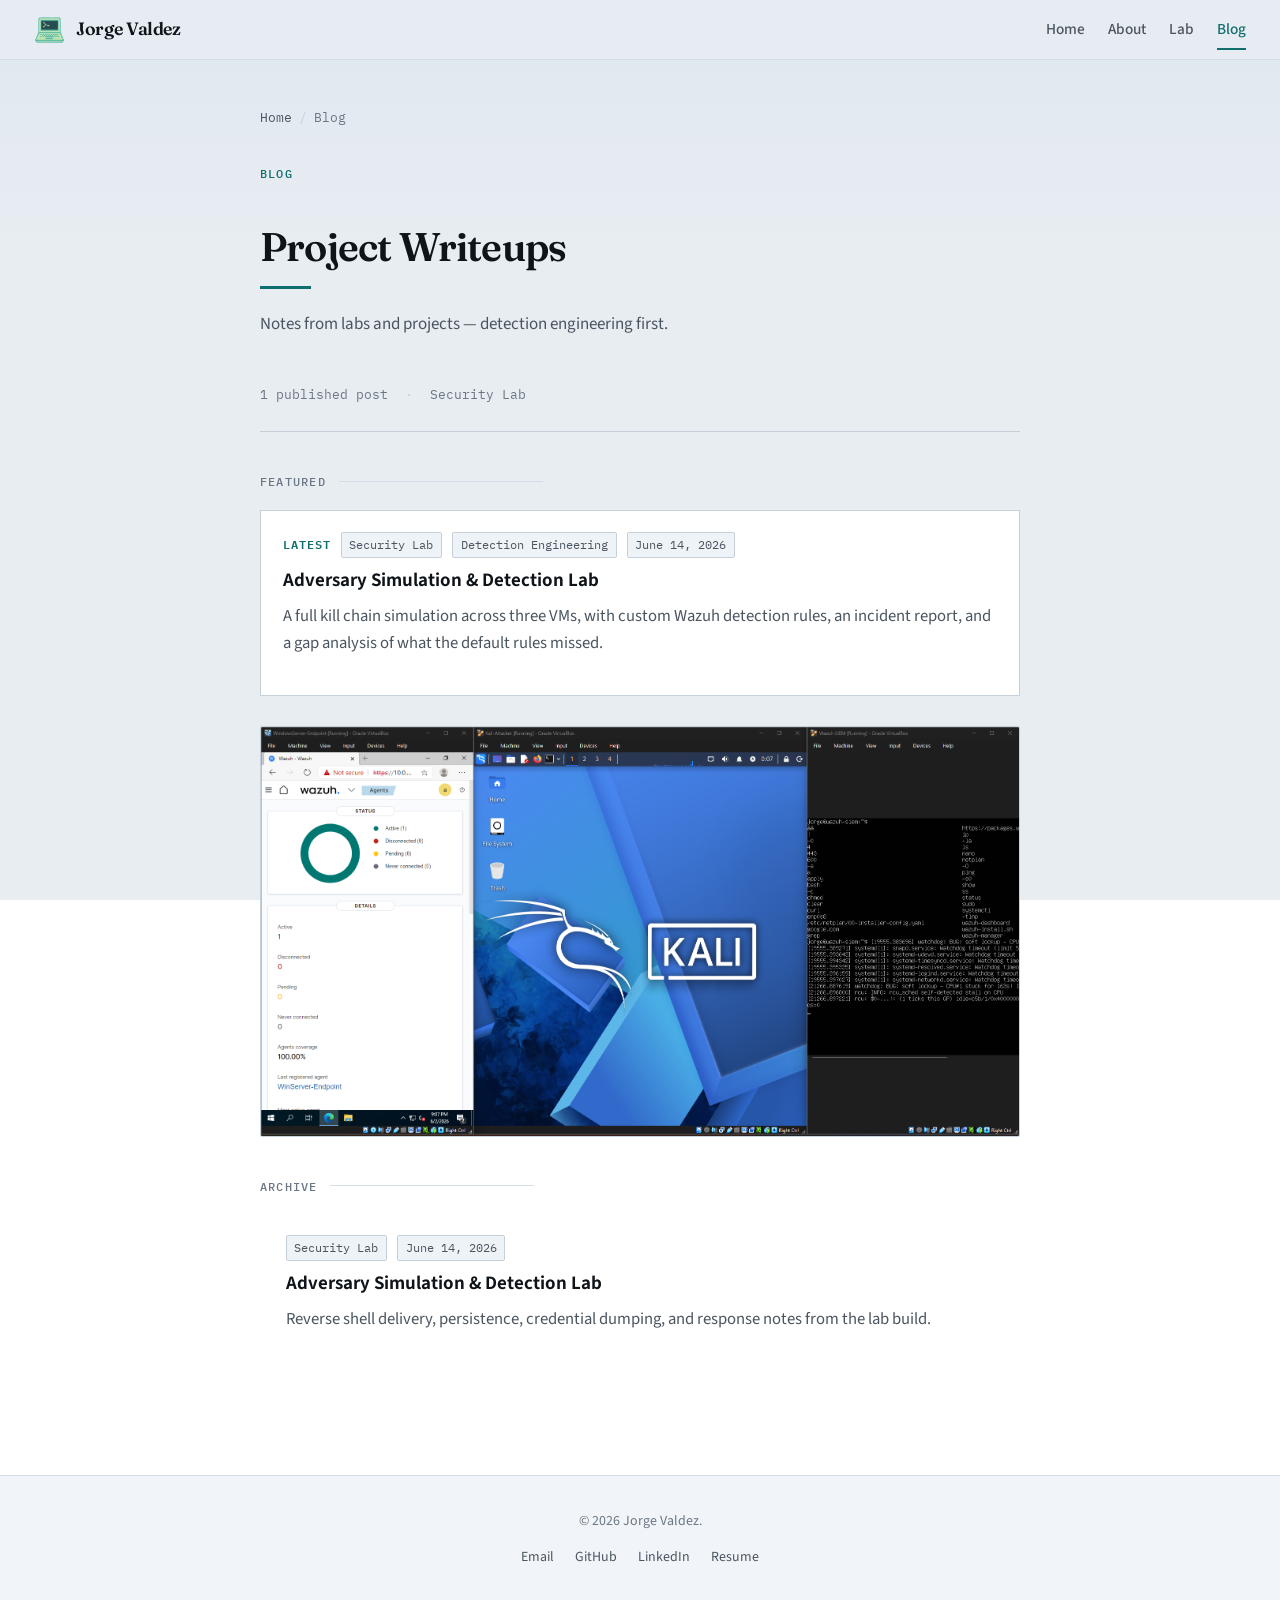
==== commit 7214cf2d: "Use LinkedIn portrait on Home and About, and add LinkedIn links. Replace the home-lab banner hero wi" ====
--- a/blog/index.html
+++ b/blog/index.html
@@ -98,6 +98,7 @@
   <ul class="footer-links">
     <li><a href="mailto:valdezjorge841@gmail.com">Email</a></li>
     <li><a href="https://github.com/jorgevaldezzz" target="_blank" rel="noreferrer">GitHub</a></li>
+    <li><a href="https://www.linkedin.com/in/jorge-valdez-a23744276/" target="_blank" rel="noreferrer">LinkedIn</a></li>
     <li><a href="../resume.png" download>Resume</a></li>
   </ul>
 </footer>
--- a/styles.css
+++ b/styles.css
@@ -990,6 +990,34 @@
   border: 1px solid var(--border);
 }
 
+.headline-with-portrait {
+  align-items: center;
+  gap: 1.75rem;
+}
+
+.headline-with-portrait .headline-links {
+  justify-content: flex-start;
+  margin-top: 1.1rem;
+}
+
+.about-portrait {
+  margin: 0 !important;
+  flex: 0 0 auto;
+  width: 180px;
+  max-width: 42%;
+}
+
+.about-portrait img {
+  margin: 0 !important;
+  display: block;
+  width: 100%;
+  height: auto;
+  aspect-ratio: 1 / 1;
+  object-fit: cover;
+  object-position: center 18%;
+  border: 1px solid var(--border);
+}
+
 /* -- Post list / featured work --------------------------------- */
 
 .post-list {
@@ -1084,7 +1112,7 @@
       rgba(14, 20, 25, 0.55) 42%,
       rgba(14, 20, 25, 0.25) 100%
     ),
-    var(--home-hero-image) center / cover no-repeat,
+    var(--home-hero-image) 72% 18% / cover no-repeat,
     linear-gradient(135deg, #1a3a3a 0%, #0e1419 55%, #163050 100%);
   color: #f2f5f7;
   border-bottom: 1px solid var(--border);
@@ -1264,6 +1292,16 @@
     flex-direction: column;
   }
 
+  .headline-with-portrait {
+    flex-direction: column;
+    align-items: flex-start;
+  }
+
+  .about-portrait {
+    width: 160px;
+    max-width: 55%;
+  }
+
   .headline-links {
     justify-content: flex-start;
   }
@@ -1274,6 +1312,19 @@
 
   .home-hero {
     min-height: min(88vh, 640px);
+    background:
+      linear-gradient(
+        180deg,
+        rgba(14, 20, 25, 0.35) 0%,
+        rgba(14, 20, 25, 0.55) 42%,
+        rgba(14, 20, 25, 0.88) 100%
+      ),
+      var(--home-hero-image) 55% 12% / cover no-repeat,
+      linear-gradient(135deg, #1a3a3a 0%, #0e1419 55%, #163050 100%);
+  }
+
+  .home-hero-inner {
+    padding-top: 3.5rem;
   }
 }
 
@@ -1294,4 +1345,9 @@
   .navbar-lab-links {
     display: none;
   }
-}
+
+  .about-portrait {
+    width: 140px;
+    max-width: 50%;
+  }
+}
